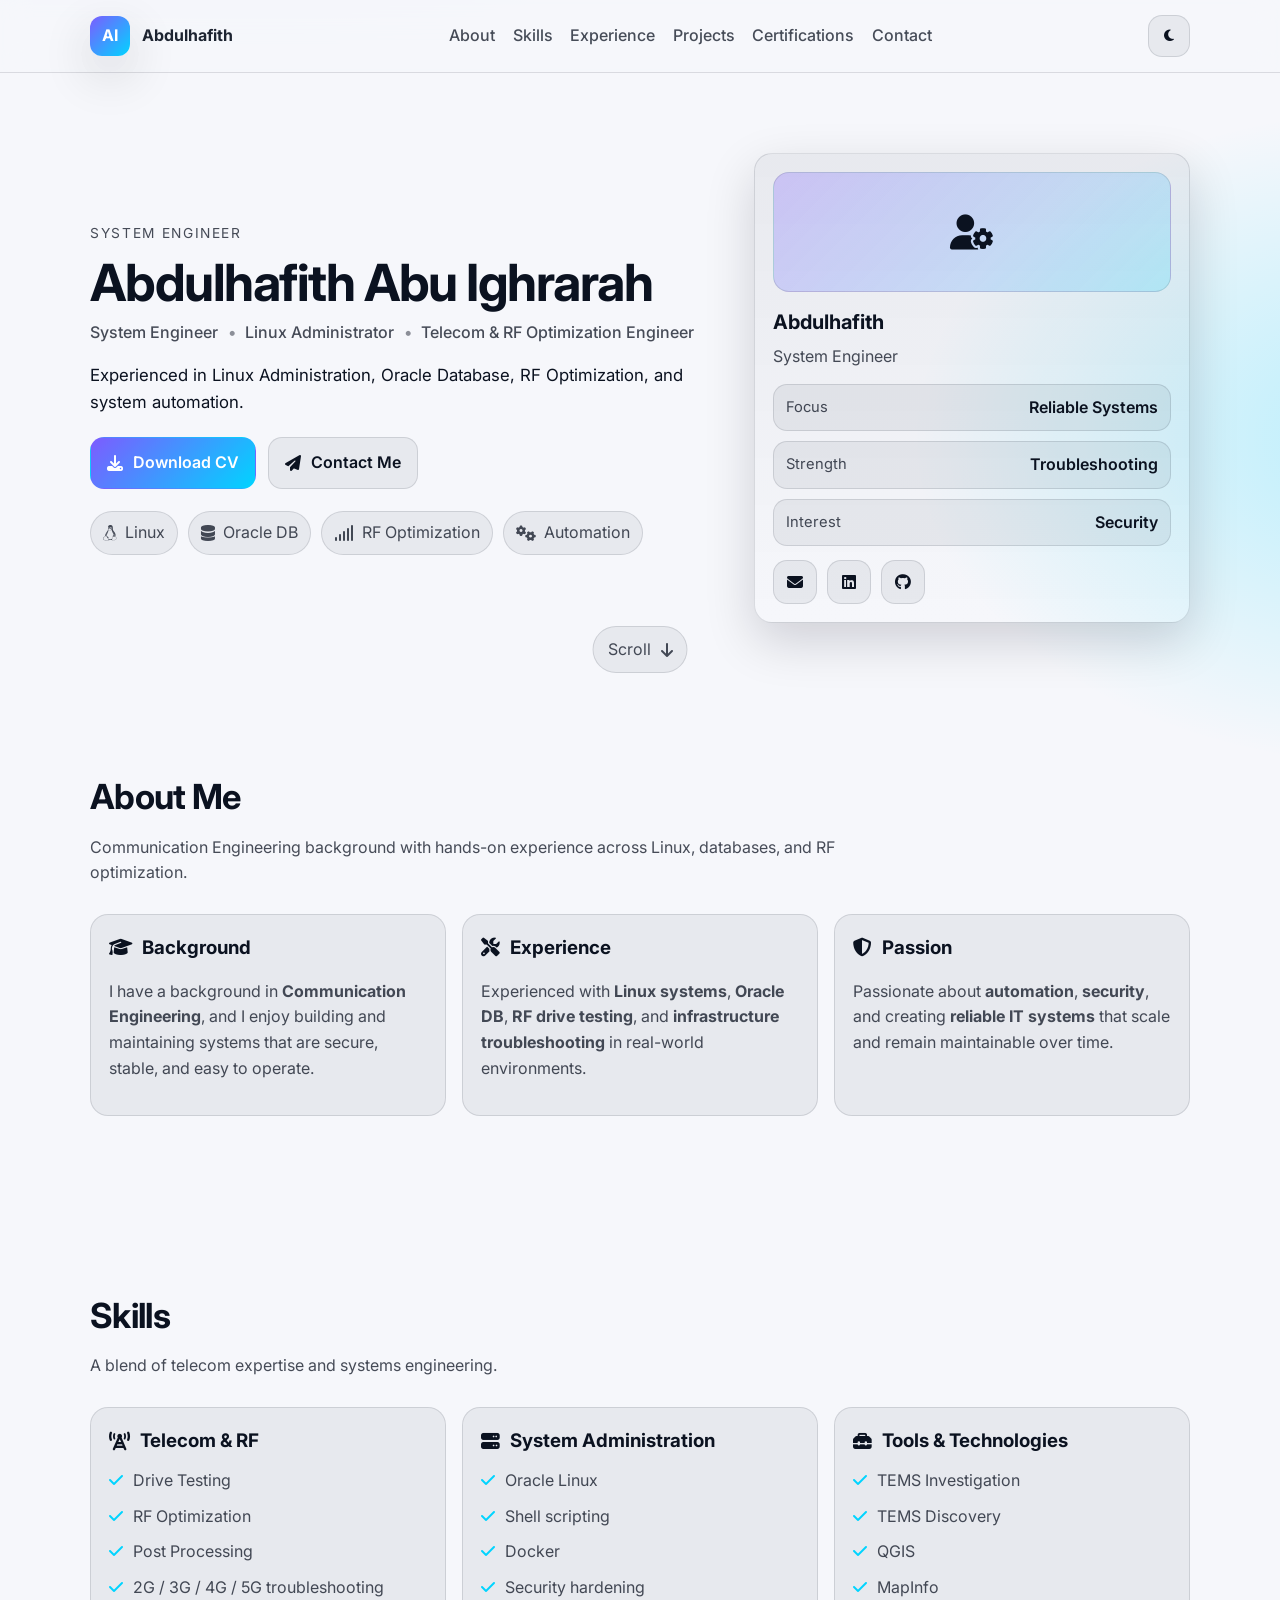
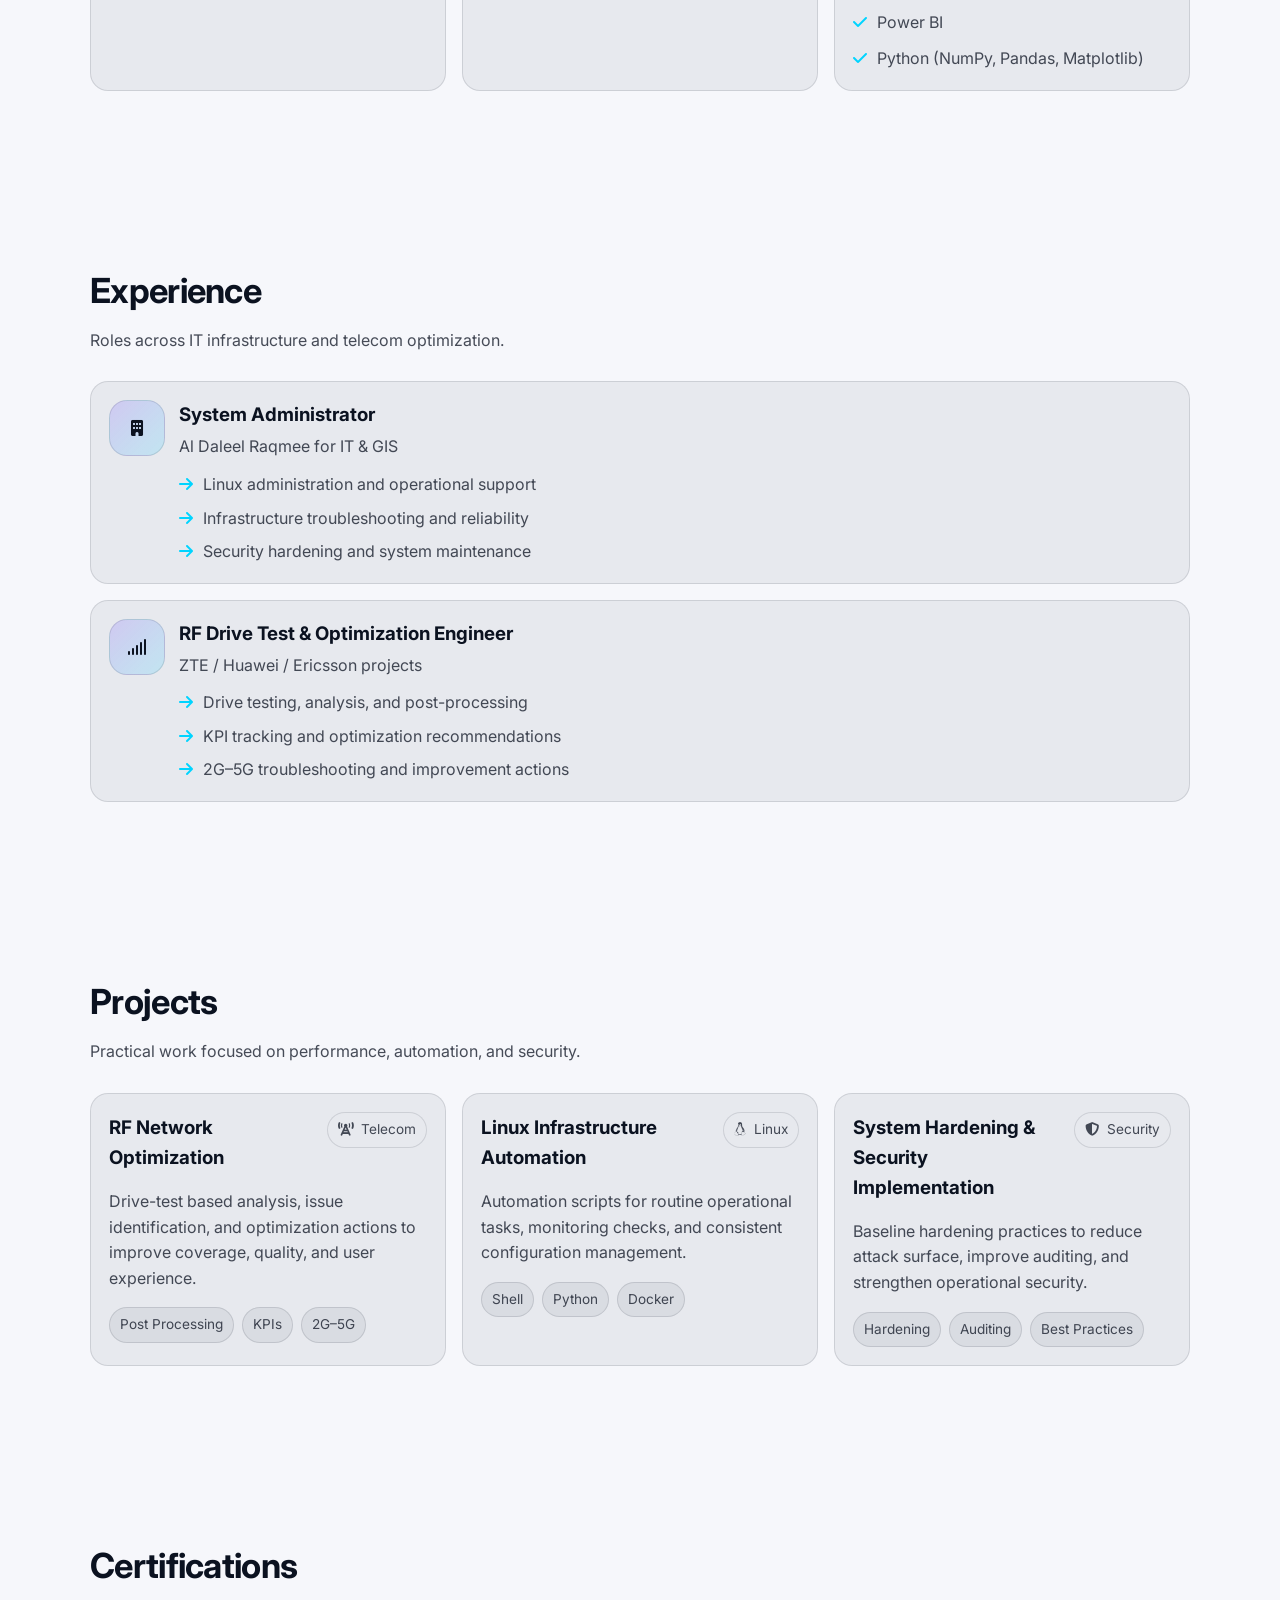
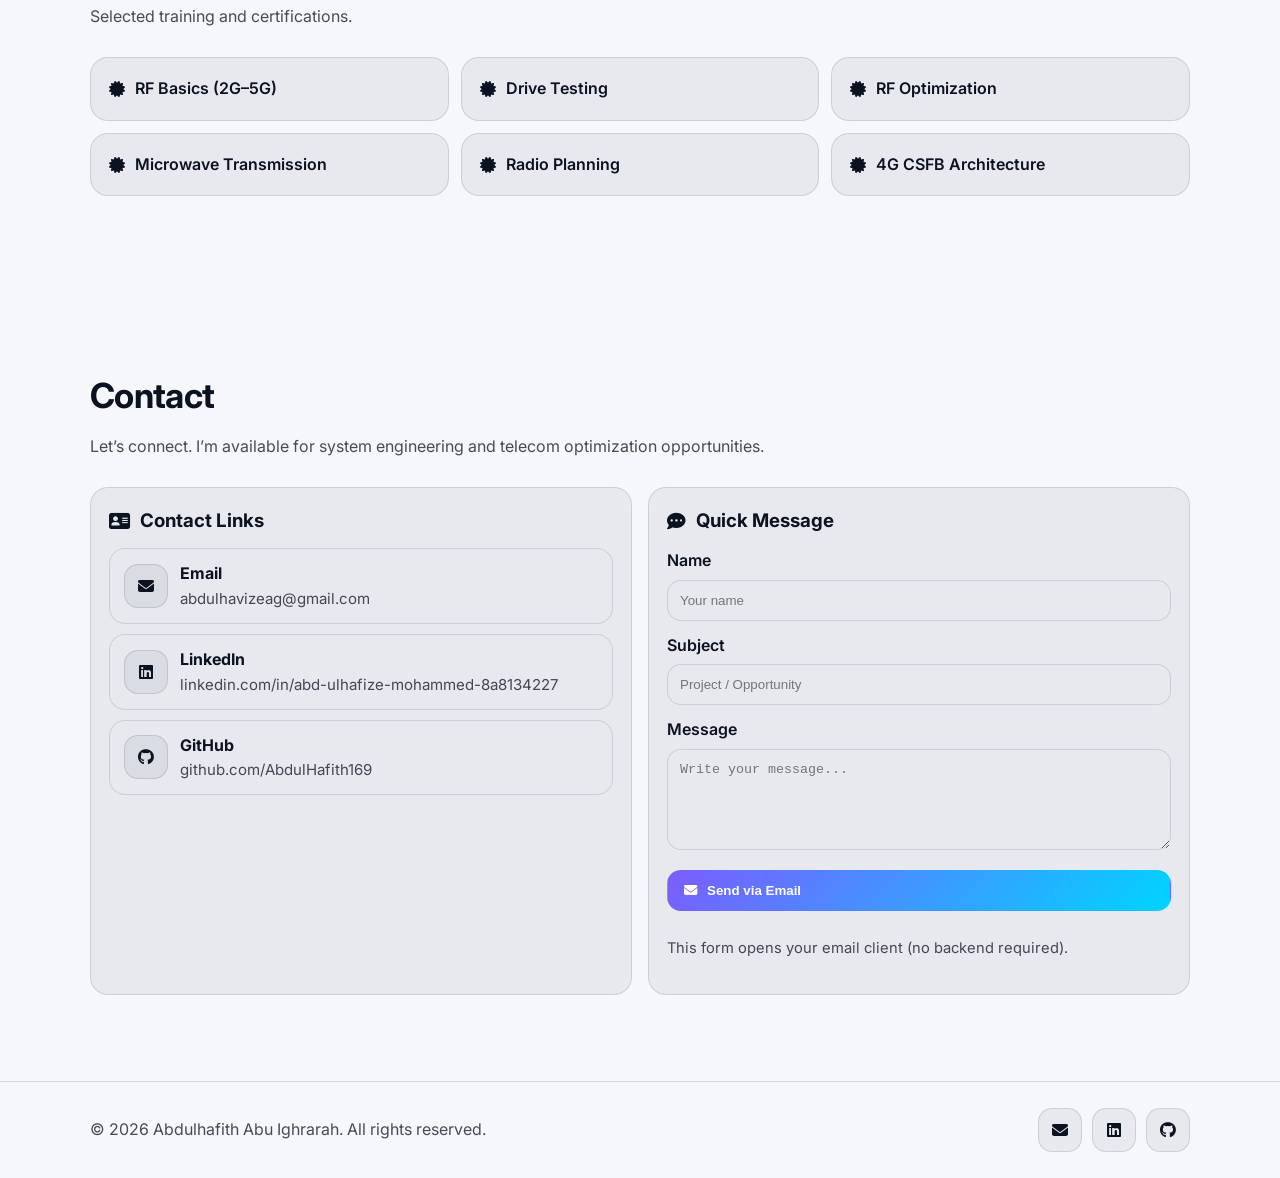
==== index.html @ 20ebc3b8 "Fix duplicate X-UA-Compatible meta tag Removed duplicate X-UA-Compatible meta tag." ====
<!doctype html>
<html lang="en">
  <head>
    <meta charset="UTF-8" />
    <meta http-equiv="X-UA-Compatible" content="IE=edge">
    <meta name="viewport" content="width=device-width, initial-scale=1.0" />
    <meta name="description" content="Abdulhafith Abu Ighrarah — System Engineer | Linux Administrator | Telecom & RF Optimization Engineer" />
    <title>Abdulhafith Abu Ighrarah | Portfolio</title>

    <!-- Google Font -->
    <link rel="preconnect" href="https://fonts.googleapis.com" />
    <link rel="preconnect" href="https://fonts.gstatic.com" crossorigin />
    <link
      href="https://fonts.googleapis.com/css2?family=Inter:wght@300;400;500;600;700&display=swap"
      rel="stylesheet"
    />

    <!-- Icons (Font Awesome) -->
    <link
      rel="stylesheet"
      href="https://cdnjs.cloudflare.com/ajax/libs/font-awesome/6.5.0/css/all.min.css"
      referrerpolicy="no-referrer"
    />

    <link rel="stylesheet" href="style.css" />
  </head>

  <body>
    <!-- Header / Nav -->
    <header class="site-header" id="top">
      <nav class="nav container" aria-label="Primary navigation">
        <a class="brand" href="#top" aria-label="Go to top">
          <span class="brand__mark">AI</span>
          <span class="brand__text">Abdulhafith</span>
        </a>

        <button class="nav__toggle" id="navToggle" aria-label="Open menu" aria-expanded="false">
          <span class="nav__toggle-bar"></span>
          <span class="nav__toggle-bar"></span>
          <span class="nav__toggle-bar"></span>
        </button>

        <div class="nav__links" id="navLinks">
          <a href="#about">About</a>
          <a href="#skills">Skills</a>
          <a href="#experience">Experience</a>
          <a href="#projects">Projects</a>
          <a href="#certifications">Certifications</a>
          <a href="#contact">Contact</a>
        </div>

        <button class="theme-toggle" id="themeToggle" aria-label="Toggle dark/light mode">
          <i class="fa-solid fa-moon" id="themeIcon" aria-hidden="true"></i>
        </button>
      </nav>
    </header>

    <main>
      <!-- Hero -->
      <section class="hero">
        <div class="container hero__grid">
          <div class="hero__content reveal">
            <p class="hero__eyebrow">System Engineer</p>
            <h1 class="hero__title">Abdulhafith Abu Ighrarah</h1>
            <p class="hero__subtitle">
              System Engineer <span class="dot">•</span> Linux Administrator <span class="dot">•</span> Telecom & RF Optimization Engineer
            </p>
            <p class="hero__intro">
              Experienced in Linux Administration, Oracle Database, RF Optimization, and system automation.
            </p>

            <div class="hero__cta">
              <!-- CV Download Enabled -->
              <a class="btn btn--primary" href="./assets/Abdul-Hafid%20Mohamed%20Abu-Grara.pdf" download>
                <i class="fa-solid fa-download" aria-hidden="true"></i>
                Download CV
              </a>

              <a class="btn btn--ghost" href="#contact">
                <i class="fa-solid fa-paper-plane" aria-hidden="true"></i>
                Contact Me
              </a>
            </div>

            <div class="hero__meta">
              <div class="pill">
                <i class="fa-brands fa-linux" aria-hidden="true"></i>
                <span>Linux</span>
              </div>
              <div class="pill">
                <i class="fa-solid fa-database" aria-hidden="true"></i>
                <span>Oracle DB</span>
              </div>
              <div class="pill">
                <i class="fa-solid fa-signal" aria-hidden="true"></i>
                <span>RF Optimization</span>
              </div>
              <div class="pill">
                <i class="fa-solid fa-gears" aria-hidden="true"></i>
                <span>Automation</span>
              </div>
            </div>
          </div>

          <div class="hero__card reveal" aria-hidden="false">
            <div class="profile-card">
              <div class="profile-card__avatar" aria-label="Profile placeholder">
                <i class="fa-solid fa-user-gear" aria-hidden="true"></i>
              </div>
              <div class="profile-card__info">
                <h2 class="profile-card__name">Abdulhafith</h2>
                <p class="profile-card__role">System Engineer</p>

                <div class="profile-card__stats">
                  <div class="stat">
                    <span class="stat__label">Focus</span>
                    <span class="stat__value">Reliable Systems</span>
                  </div>
                  <div class="stat">
                    <span class="stat__label">Strength</span>
                    <span class="stat__value">Troubleshooting</span>
                  </div>
                  <div class="stat">
                    <span class="stat__label">Interest</span>
                    <span class="stat__value">Security</span>
                  </div>
                </div>

                <div class="profile-card__links">
                  <a class="icon-link" href="mailto:abdulhavizeag@gmail.com" aria-label="Email">
                    <i class="fa-solid fa-envelope" aria-hidden="true"></i>
                  </a>
                  <a
                    class="icon-link"
                    href="https://www.linkedin.com/in/abd-ulhafize-mohammed-8a8134227/"
                    target="_blank"
                    rel="noreferrer"
                    aria-label="LinkedIn"
                  >
                    <i class="fa-brands fa-linkedin" aria-hidden="true"></i>
                  </a>
                  <a
                    class="icon-link"
                    href="https://github.com/AbdulHafith169"
                    target="_blank"
                    rel="noreferrer"
                    aria-label="GitHub"
                  >
                    <i class="fa-brands fa-github" aria-hidden="true"></i>
                  </a>
                </div>
              </div>
            </div>

            
          </div>
        </div>

        <a class="scroll-indicator" href="#about" aria-label="Scroll to About section">
          <span>Scroll</span>
          <i class="fa-solid fa-arrow-down" aria-hidden="true"></i>
        </a>
      </section>

      <!-- About -->
      <section class="section" id="about">
        <div class="container">
          <div class="section__header reveal">
            <h2 class="section__title">About Me</h2>
            <p class="section__subtitle">
              Communication Engineering background with hands-on experience across Linux, databases, and RF optimization.
            </p>
          </div>

          <div class="about-grid">
            <div class="card reveal">
              <h3 class="card__title">
                <i class="fa-solid fa-graduation-cap" aria-hidden="true"></i>
                Background
              </h3>
              <p class="muted">
                I have a background in <strong>Communication Engineering</strong>, and I enjoy building and maintaining systems that
                are secure, stable, and easy to operate.
              </p>
            </div>

            <div class="card reveal">
              <h3 class="card__title">
                <i class="fa-solid fa-screwdriver-wrench" aria-hidden="true"></i>
                Experience
              </h3>
              <p class="muted">
                Experienced with <strong>Linux systems</strong>, <strong>Oracle DB</strong>, <strong>RF drive testing</strong>, and
                <strong>infrastructure troubleshooting</strong> in real-world environments.
              </p>
            </div>

            <div class="card reveal">
              <h3 class="card__title">
                <i class="fa-solid fa-shield-halved" aria-hidden="true"></i>
                Passion
              </h3>
              <p class="muted">
                Passionate about <strong>automation</strong>, <strong>security</strong>, and creating <strong>reliable IT systems</strong>
                that scale and remain maintainable over time.
              </p>
            </div>
          </div>
        </div>
      </section>

      <!-- Skills -->
      <section class="section section--alt" id="skills">
        <div class="container">
          <div class="section__header reveal">
            <h2 class="section__title">Skills</h2>
            <p class="section__subtitle">A blend of telecom expertise and systems engineering.</p>
          </div>

          <div class="skills-grid">
            <article class="card reveal">
              <h3 class="card__title">
                <i class="fa-solid fa-tower-cell" aria-hidden="true"></i>
                Telecom & RF
              </h3>
              <ul class="list">
                <li><i class="fa-solid fa-check" aria-hidden="true"></i> Drive Testing</li>
                <li><i class="fa-solid fa-check" aria-hidden="true"></i> RF Optimization</li>
                <li><i class="fa-solid fa-check" aria-hidden="true"></i> Post Processing</li>
                <li><i class="fa-solid fa-check" aria-hidden="true"></i> 2G / 3G / 4G / 5G troubleshooting</li>
              </ul>
            </article>

            <article class="card reveal">
              <h3 class="card__title">
                <i class="fa-solid fa-server" aria-hidden="true"></i>
                System Administration
              </h3>
              <ul class="list">
                <li><i class="fa-solid fa-check" aria-hidden="true"></i> Oracle Linux</li>
                <li><i class="fa-solid fa-check" aria-hidden="true"></i> Shell scripting</li>
                <li><i class="fa-solid fa-check" aria-hidden="true"></i> Docker</li>
                <li><i class="fa-solid fa-check" aria-hidden="true"></i> Security hardening</li>
              </ul>
            </article>

            <article class="card reveal">
              <h3 class="card__title">
                <i class="fa-solid fa-toolbox" aria-hidden="true"></i>
                Tools & Technologies
              </h3>
              <ul class="list">
                <li><i class="fa-solid fa-check" aria-hidden="true"></i> TEMS Investigation</li>
                <li><i class="fa-solid fa-check" aria-hidden="true"></i> TEMS Discovery</li>
                <li><i class="fa-solid fa-check" aria-hidden="true"></i> QGIS</li>
                <li><i class="fa-solid fa-check" aria-hidden="true"></i> MapInfo</li>
                <li><i class="fa-solid fa-check" aria-hidden="true"></i> Power BI</li>
                <li><i class="fa-solid fa-check" aria-hidden="true"></i> Python (NumPy, Pandas, Matplotlib)</li>
              </ul>
            </article>
          </div>
        </div>
      </section>

      <!-- Experience -->
      <section class="section" id="experience">
        <div class="container">
          <div class="section__header reveal">
            <h2 class="section__title">Experience</h2>
            <p class="section__subtitle">Roles across IT infrastructure and telecom optimization.</p>
          </div>

          <div class="timeline">
            <div class="timeline__item card reveal">
              <div class="timeline__icon" aria-hidden="true">
                <i class="fa-solid fa-building" aria-hidden="true"></i>
              </div>
              <div class="timeline__content">
                <h3 class="timeline__title">System Administrator</h3>
                <p class="timeline__org">Al Daleel Raqmee for IT & GIS</p>
                <ul class="list list--compact">
                  <li><i class="fa-solid fa-arrow-right" aria-hidden="true"></i> Linux administration and operational support</li>
                  <li><i class="fa-solid fa-arrow-right" aria-hidden="true"></i> Infrastructure troubleshooting and reliability</li>
                  <li><i class="fa-solid fa-arrow-right" aria-hidden="true"></i> Security hardening and system maintenance</li>
                </ul>
              </div>
            </div>

            <div class="timeline__item card reveal">
              <div class="timeline__icon" aria-hidden="true">
                <i class="fa-solid fa-signal" aria-hidden="true"></i>
              </div>
              <div class="timeline__content">
                <h3 class="timeline__title">RF Drive Test & Optimization Engineer</h3>
                <p class="timeline__org">ZTE / Huawei / Ericsson projects</p>
                <ul class="list list--compact">
                  <li><i class="fa-solid fa-arrow-right" aria-hidden="true"></i> Drive testing, analysis, and post-processing</li>
                  <li><i class="fa-solid fa-arrow-right" aria-hidden="true"></i> KPI tracking and optimization recommendations</li>
                  <li><i class="fa-solid fa-arrow-right" aria-hidden="true"></i> 2G–5G troubleshooting and improvement actions</li>
                </ul>
              </div>
            </div>
          </div>
        </div>
      </section>

      <!-- Projects -->
      <section class="section section--alt" id="projects">
        <div class="container">
          <div class="section__header reveal">
            <h2 class="section__title">Projects</h2>
            <p class="section__subtitle">Practical work focused on performance, automation, and security.</p>
          </div>

          <div class="projects-grid">
            <article class="card project reveal">
              <div class="project__header">
                <h3 class="project__title">RF Network Optimization</h3>
                <span class="badge"><i class="fa-solid fa-tower-cell" aria-hidden="true"></i> Telecom</span>
              </div>
              <p class="muted">
                Drive-test based analysis, issue identification, and optimization actions to improve coverage, quality, and user experience.
              </p>
              <div class="project__footer">
                <span class="tag">Post Processing</span>
                <span class="tag">KPIs</span>
                <span class="tag">2G–5G</span>
              </div>
            </article>

            <article class="card project reveal">
              <div class="project__header">
                <h3 class="project__title">Linux Infrastructure Automation</h3>
                <span class="badge"><i class="fa-brands fa-linux" aria-hidden="true"></i> Linux</span>
              </div>
              <p class="muted">
                Automation scripts for routine operational tasks, monitoring checks, and consistent configuration management.
              </p>
              <div class="project__footer">
                <span class="tag">Shell</span>
                <span class="tag">Python</span>
                <span class="tag">Docker</span>
              </div>
            </article>

            <article class="card project reveal">
              <div class="project__header">
                <h3 class="project__title">System Hardening & Security Implementation</h3>
                <span class="badge"><i class="fa-solid fa-shield-halved" aria-hidden="true"></i> Security</span>
              </div>
              <p class="muted">
                Baseline hardening practices to reduce attack surface, improve auditing, and strengthen operational security.
              </p>
              <div class="project__footer">
                <span class="tag">Hardening</span>
                <span class="tag">Auditing</span>
                <span class="tag">Best Practices</span>
              </div>
            </article>
          </div>
        </div>
      </section>

      <!-- Certifications -->
      <section class="section" id="certifications">
        <div class="container">
          <div class="section__header reveal">
            <h2 class="section__title">Certifications</h2>
            <p class="section__subtitle">Selected training and certifications.</p>
          </div>

          <div class="cert-grid">
            <div class="card reveal"><i class="fa-solid fa-certificate" aria-hidden="true"></i> RF Basics (2G–5G)</div>
            <div class="card reveal"><i class="fa-solid fa-certificate" aria-hidden="true"></i> Drive Testing</div>
            <div class="card reveal"><i class="fa-solid fa-certificate" aria-hidden="true"></i> RF Optimization</div>
            <div class="card reveal"><i class="fa-solid fa-certificate" aria-hidden="true"></i> Microwave Transmission</div>
            <div class="card reveal"><i class="fa-solid fa-certificate" aria-hidden="true"></i> Radio Planning</div>
            <div class="card reveal"><i class="fa-solid fa-certificate" aria-hidden="true"></i> 4G CSFB Architecture</div>
          </div>
        </div>
      </section>

      <!-- Contact -->
      <section class="section section--alt" id="contact">
        <div class="container">
          <div class="section__header reveal">
            <h2 class="section__title">Contact</h2>
            <p class="section__subtitle">Let’s connect. I’m available for system engineering and telecom optimization opportunities.</p>
          </div>

          <div class="contact-grid">
            <div class="card reveal">
              <h3 class="card__title">
                <i class="fa-solid fa-address-card" aria-hidden="true"></i>
                Contact Links
              </h3>

              <div class="contact-links">
                <a class="contact-link" href="mailto:abdulhavizeag@gmail.com">
                  <span class="contact-link__icon"><i class="fa-solid fa-envelope" aria-hidden="true"></i></span>
                  <span class="contact-link__text">
                    <span class="contact-link__label">Email</span>
                    <span class="contact-link__value">abdulhavizeag@gmail.com</span>
                  </span>
                </a>

                <a class="contact-link" href="https://www.linkedin.com/in/abd-ulhafize-mohammed-8a8134227/" target="_blank" rel="noreferrer">
                  <span class="contact-link__icon"><i class="fa-brands fa-linkedin" aria-hidden="true"></i></span>
                  <span class="contact-link__text">
                    <span class="contact-link__label">LinkedIn</span>
                    <span class="contact-link__value">linkedin.com/in/abd-ulhafize-mohammed-8a8134227</span>
                  </span>
                </a>

                <a class="contact-link" href="https://github.com/AbdulHafith169" target="_blank" rel="noreferrer">
                  <span class="contact-link__icon"><i class="fa-brands fa-github" aria-hidden="true"></i></span>
                  <span class="contact-link__text">
                    <span class="contact-link__label">GitHub</span>
                    <span class="contact-link__value">github.com/AbdulHafith169</span>
                  </span>
                </a>
              </div>
            </div>

            <div class="card reveal">
              <h3 class="card__title">
                <i class="fa-solid fa-comment-dots" aria-hidden="true"></i>
                Quick Message
              </h3>

              <form class="contact-form" id="contactForm">
                <label>
                  <span>Name</span>
                  <input type="text" id="name" name="name" placeholder="Your name" required />
                </label>

                <label>
                  <span>Subject</span>
                  <input type="text" id="subject" name="subject" placeholder="Project / Opportunity" required />
                </label>

                <label>
                  <span>Message</span>
                  <textarea id="message" name="message" placeholder="Write your message..." rows="5" required></textarea>
                </label>

                <button class="btn btn--primary" type="submit">
                  <i class="fa-solid fa-envelope" aria-hidden="true"></i>
                  Send via Email
                </button>

                <p class="muted small">This form opens your email client (no backend required).</p>
              </form>
            </div>
          </div>
        </div>
      </section>
    </main>

    <!-- Footer -->
    <footer class="footer">
      <div class="container footer__grid">
        <p class="footer__copy">© <span id="year"></span> Abdulhafith Abu Ighrarah. All rights reserved.</p>

        <div class="footer__links">
          <a class="icon-link" href="mailto:abdulhavizeag@gmail.com" aria-label="Email">
            <i class="fa-solid fa-envelope" aria-hidden="true"></i>
          </a>
          <a class="icon-link" href="https://www.linkedin.com/in/abd-ulhafize-mohammed-8a8134227/" target="_blank" rel="noreferrer" aria-label="LinkedIn">
            <i class="fa-brands fa-linkedin" aria-hidden="true"></i>
          </a>
          <a class="icon-link" href="https://github.com/AbdulHafith169" target="_blank" rel="noreferrer" aria-label="GitHub">
            <i class="fa-brands fa-github" aria-hidden="true"></i>
          </a>
        </div>
      </div>
    </footer>

    <script src="script.js"></script>
  </body>
</html>
---- style.css ----
/* =========================
   Abdul Hafeez Portfolio
   GitHub Pages friendly
   ========================= */

:root {
  --bg: #0b1220;
  --surface: rgba(255, 255, 255, 0.06);
  --surface-2: rgba(255, 255, 255, 0.09);
  --text: #e8eefc;
  --muted: rgba(232, 238, 252, 0.75);
  --border: rgba(232, 238, 252, 0.14);
  --primary: #7c5cff; /* modern purple */
  --primary-2: #00d4ff; /* accent */
  --shadow: 0 18px 50px rgba(0, 0, 0, 0.35);
  --radius: 18px;

  --container: 1100px;
  --header-h: 72px;

  --focus: rgba(124, 92, 255, 0.45);
}

/* Light theme overrides */
html[data-theme="light"] {
  --bg: #f6f7fb;
  --surface: rgba(15, 23, 42, 0.06);
  --surface-2: rgba(15, 23, 42, 0.09);
  --text: #0b1220;
  --muted: rgba(11, 18, 32, 0.75);
  --border: rgba(11, 18, 32, 0.12);
  --shadow: 0 18px 50px rgba(2, 6, 23, 0.16);
  --focus: rgba(124, 92, 255, 0.25);
}

* {
  box-sizing: border-box;
}

html {
  scroll-behavior: smooth;
}

body {
  margin: 0;
  font-family: "Inter", system-ui, -apple-system, Segoe UI, Roboto, Arial, sans-serif;
  color: var(--text);
  background: radial-gradient(1200px 800px at 20% -10%, rgba(124, 92, 255, 0.35), transparent 60%),
    radial-gradient(900px 600px at 110% 10%, rgba(0, 212, 255, 0.25), transparent 55%),
    var(--bg);
  min-height: 100dvh;
  line-height: 1.6;
}

a {
  color: inherit;
  text-decoration: none;
}

.container {
  width: min(var(--container), calc(100% - 2rem));
  margin: 0 auto;
}

.muted {
  color: var(--muted);
}

.small {
  font-size: 0.92rem;
}

.dot {
  opacity: 0.6;
  padding: 0 0.35rem;
}

code {
  font-family: ui-monospace, SFMono-Regular, Menlo, Monaco, Consolas, "Liberation Mono", "Courier New", monospace;
  font-size: 0.95em;
  background: var(--surface);
  border: 1px solid var(--border);
  padding: 0.12em 0.35em;
  border-radius: 8px;
}

/* =========================
   Header / Nav
   ========================= */
.site-header {
  position: sticky;
  top: 0;
  z-index: 50;
  backdrop-filter: blur(14px);
  background: rgba(10, 15, 28, 0.55);
  border-bottom: 1px solid var(--border);
}

html[data-theme="light"] .site-header {
  background: rgba(246, 247, 251, 0.72);
}

.nav {
  height: var(--header-h);
  display: flex;
  align-items: center;
  justify-content: space-between;
  gap: 1rem;
}

.brand {
  display: flex;
  align-items: center;
  gap: 0.75rem;
  font-weight: 700;
}

.brand__mark {
  width: 40px;
  height: 40px;
  display: grid;
  place-items: center;
  border-radius: 12px;
  background: linear-gradient(135deg, var(--primary), var(--primary-2));
  color: #fff;
  box-shadow: var(--shadow);
  letter-spacing: 0.5px;
}

.brand__text {
  opacity: 0.92;
}

.nav__links {
  display: flex;
  align-items: center;
  gap: 1.1rem;
}

.nav__links a {
  font-weight: 500;
  color: var(--muted);
  position: relative;
  padding: 0.25rem 0;
}

.nav__links a:hover {
  color: var(--text);
}

.nav__links a::after {
  content: "";
  position: absolute;
  left: 0;
  bottom: -6px;
  height: 2px;
  width: 0%;
  background: linear-gradient(90deg, var(--primary), var(--primary-2));
  transition: width 220ms ease;
  border-radius: 999px;
}

.nav__links a:hover::after {
  width: 100%;
}

.theme-toggle {
  border: 1px solid var(--border);
  background: var(--surface);
  color: var(--text);
  width: 42px;
  height: 42px;
  border-radius: 14px;
  cursor: pointer;
  display: grid;
  place-items: center;
  box-shadow: none;
  transition: transform 160ms ease, background 160ms ease;
}

.theme-toggle:hover {
  transform: translateY(-1px);
  background: var(--surface-2);
}

.nav__toggle {
  display: none;
  width: 44px;
  height: 44px;
  background: var(--surface);
  border: 1px solid var(--border);
  border-radius: 14px;
  cursor: pointer;
  padding: 10px;
}

.nav__toggle-bar {
  display: block;
  height: 2px;
  background: var(--text);
  margin: 6px 0;
  border-radius: 999px;
}

/* =========================
   Sections
   ========================= */
.section {
  padding: 86px 0;
  scroll-margin-top: calc(var(--header-h) + 18px);
}

.section--alt {
  background: linear-gradient(
    180deg,
    transparent,
    rgba(255, 255, 255, 0.03),
    transparent
  );
}

.section__header {
  max-width: 820px;
  margin-bottom: 28px;
}

.section__title {
  margin: 0 0 10px;
  font-size: clamp(1.6rem, 1.2rem + 1.2vw, 2.2rem);
  letter-spacing: -0.02em;
}

.section__subtitle {
  margin: 0;
  color: var(--muted);
}

/* =========================
   Hero
   ========================= */
.hero {
  padding: 80px 0 60px;
  position: relative;
}

.hero__grid {
  display: grid;
  grid-template-columns: 1.3fr 0.9fr;
  gap: 2.2rem;
  align-items: center;
}

.hero__eyebrow {
  margin: 0 0 10px;
  color: var(--muted);
  letter-spacing: 0.12em;
  text-transform: uppercase;
  font-size: 0.86rem;
}

.hero__title {
  margin: 0 0 10px;
  font-size: clamp(2.1rem, 1.6rem + 2.4vw, 3.2rem);
  line-height: 1.1;
  letter-spacing: -0.03em;
}

.hero__subtitle {
  margin: 0 0 16px;
  color: var(--muted);
  font-weight: 500;
}

.hero__intro {
  margin: 0 0 22px;
  font-size: 1.05rem;
  max-width: 60ch;
}

.hero__cta {
  display: flex;
  gap: 12px;
  flex-wrap: wrap;
  margin-bottom: 22px;
}

.hero__meta {
  display: flex;
  gap: 10px;
  flex-wrap: wrap;
}

.pill {
  display: inline-flex;
  align-items: center;
  gap: 8px;
  padding: 8px 12px;
  background: var(--surface);
  border: 1px solid var(--border);
  border-radius: 999px;
  color: var(--muted);
}

.profile-card {
  border-radius: var(--radius);
  border: 1px solid var(--border);
  background: linear-gradient(180deg, var(--surface), rgba(255, 255, 255, 0.02));
  box-shadow: var(--shadow);
  padding: 18px;
}

.profile-card__avatar {
  height: 120px;
  border-radius: 16px;
  background: linear-gradient(135deg, rgba(124, 92, 255, 0.28), rgba(0, 212, 255, 0.18));
  border: 1px solid var(--border);
  display: grid;
  place-items: center;
  font-size: 2.2rem;
  color: var(--text);
  margin-bottom: 14px;
}

.profile-card__name {
  margin: 0 0 6px;
  font-size: 1.25rem;
}

.profile-card__role {
  margin: 0 0 14px;
  color: var(--muted);
}

.profile-card__stats {
  display: grid;
  grid-template-columns: 1fr;
  gap: 10px;
  margin-bottom: 14px;
}

.stat {
  display: flex;
  align-items: center;
  justify-content: space-between;
  background: var(--surface);
  border: 1px solid var(--border);
  padding: 10px 12px;
  border-radius: 14px;
}

.stat__label {
  color: var(--muted);
  font-size: 0.92rem;
}

.stat__value {
  font-weight: 600;
}

.profile-card__links {
  display: flex;
  gap: 10px;
}

.icon-link {
  width: 44px;
  height: 44px;
  border-radius: 14px;
  border: 1px solid var(--border);
  background: var(--surface);
  display: grid;
  place-items: center;
  transition: transform 180ms ease, background 180ms ease;
}

.icon-link:hover {
  transform: translateY(-1px);
  background: var(--surface-2);
}

.hero__note {
  margin: 12px 0 0;
  color: var(--muted);
  font-size: 0.92rem;
}

.scroll-indicator {
  display: inline-flex;
  align-items: center;
  gap: 10px;
  color: var(--muted);
  position: absolute;
  left: 50%;
  bottom: 10px;
  transform: translateX(-50%);
  padding: 10px 14px;
  border-radius: 999px;
  border: 1px solid var(--border);
  background: var(--surface);
}

/* =========================
   Cards / Lists / Buttons
   ========================= */
.card {
  background: var(--surface);
  border: 1px solid var(--border);
  border-radius: var(--radius);
  padding: 18px 18px;
  box-shadow: none;
}

.card__title {
  margin: 0 0 8px;
  display: flex;
  align-items: center;
  gap: 10px;
}

.list {
  list-style: none;
  padding: 0;
  margin: 12px 0 0;
  display: grid;
  gap: 10px;
}

.list li {
  display: flex;
  gap: 10px;
  align-items: flex-start;
  color: var(--muted);
}

.list li i {
  color: var(--primary-2);
  margin-top: 4px;
}

.list--compact {
  gap: 8px;
}

.btn {
  display: inline-flex;
  align-items: center;
  gap: 10px;
  padding: 12px 16px;
  border-radius: 14px;
  border: 1px solid var(--border);
  font-weight: 600;
  cursor: pointer;
  transition: transform 160ms ease, background 160ms ease, border 160ms ease;
}

.btn--primary {
  background: linear-gradient(135deg, var(--primary), var(--primary-2));
  color: #fff;
  border-color: transparent;
}

.btn--primary:hover {
  transform: translateY(-1px);
}

.btn--ghost {
  background: var(--surface);
  color: var(--text);
}

.btn--ghost:hover {
  transform: translateY(-1px);
  background: var(--surface-2);
}

/* =========================
   About / Skills grids
   ========================= */
.about-grid {
  display: grid;
  grid-template-columns: repeat(3, 1fr);
  gap: 16px;
}

.skills-grid {
  display: grid;
  grid-template-columns: repeat(3, 1fr);
  gap: 16px;
}

/* =========================
   Timeline (Experience)
   ========================= */
.timeline {
  display: grid;
  gap: 16px;
}

.timeline__item {
  display: grid;
  grid-template-columns: 56px 1fr;
  gap: 14px;
  align-items: start;
}

.timeline__icon {
  width: 56px;
  height: 56px;
  border-radius: 18px;
  display: grid;
  place-items: center;
  background: linear-gradient(135deg, rgba(124, 92, 255, 0.22), rgba(0, 212, 255, 0.16));
  border: 1px solid var(--border);
}

.timeline__title {
  margin: 0 0 4px;
}

.timeline__org {
  margin: 0;
  color: var(--muted);
}

/* =========================
   Projects
   ========================= */
.projects-grid {
  display: grid;
  grid-template-columns: repeat(3, 1fr);
  gap: 16px;
}

.project__header {
  display: flex;
  align-items: baseline;
  justify-content: space-between;
  gap: 10px;
  margin-bottom: 8px;
}

.project__title {
  margin: 0;
}

.badge {
  display: inline-flex;
  align-items: center;
  gap: 8px;
  padding: 6px 10px;
  font-size: 0.85rem;
  border-radius: 999px;
  border: 1px solid var(--border);
  background: rgba(255, 255, 255, 0.03);
  color: var(--muted);
  white-space: nowrap;
}

.project__footer {
  margin-top: 14px;
  display: flex;
  flex-wrap: wrap;
  gap: 8px;
}

.tag {
  padding: 6px 10px;
  border-radius: 999px;
  border: 1px solid var(--border);
  background: var(--surface);
  color: var(--muted);
  font-size: 0.85rem;
}

/* =========================
   Certifications
   ========================= */
.cert-grid {
  display: grid;
  grid-template-columns: repeat(3, 1fr);
  gap: 12px;
}

.cert-grid .card {
  display: flex;
  align-items: center;
  gap: 10px;
  font-weight: 600;
}

/* =========================
   Contact
   ========================= */
.contact-grid {
  display: grid;
  grid-template-columns: 1fr 1fr;
  gap: 16px;
}

.contact-links {
  display: grid;
  gap: 10px;
  margin-top: 12px;
}

.contact-link {
  display: flex;
  gap: 12px;
  align-items: center;
  border: 1px solid var(--border);
  border-radius: 16px;
  background: rgba(255, 255, 255, 0.03);
  padding: 12px 14px;
  transition: transform 160ms ease, background 160ms ease;
}

.contact-link:hover {
  transform: translateY(-1px);
  background: rgba(255, 255, 255, 0.06);
}

.contact-link__icon {
  width: 44px;
  height: 44px;
  border-radius: 14px;
  display: grid;
  place-items: center;
  background: var(--surface);
  border: 1px solid var(--border);
}

.contact-link__label {
  display: block;
  font-weight: 700;
}

.contact-link__value {
  display: block;
  color: var(--muted);
  font-size: 0.94rem;
}

.contact-form {
  display: grid;
  gap: 12px;
  margin-top: 12px;
}

.contact-form label span {
  display: block;
  font-weight: 600;
  margin-bottom: 6px;
}

.contact-form input,
.contact-form textarea {
  width: 100%;
  padding: 12px 12px;
  border-radius: 14px;
  border: 1px solid var(--border);
  background: rgba(255, 255, 255, 0.03);
  color: var(--text);
  outline: none;
}

.contact-form input:focus,
.contact-form textarea:focus {
  border-color: var(--primary);
  box-shadow: 0 0 0 4px var(--focus);
}

/* =========================
   Footer
   ========================= */
.footer {
  border-top: 1px solid var(--border);
  padding: 26px 0;
  background: rgba(255, 255, 255, 0.02);
}

.footer__grid {
  display: flex;
  align-items: center;
  justify-content: space-between;
  gap: 14px;
  flex-wrap: wrap;
}

.footer__copy {
  margin: 0;
  color: var(--muted);
}

.footer__links {
  display: flex;
  gap: 10px;
}

/* =========================
   Reveal Animations (scroll)
   ========================= */
.reveal {
  opacity: 0;
  transform: translateY(14px);
  transition: opacity 700ms ease, transform 700ms ease;
}

.reveal.is-visible {
  opacity: 1;
  transform: translateY(0);
}

/* =========================
   Responsive
   ========================= */
@media (max-width: 920px) {
  .hero__grid {
    grid-template-columns: 1fr;
  }
  .scroll-indicator {
    display: none;
  }
  .about-grid,
  .skills-grid,
  .projects-grid,
  .cert-grid {
    grid-template-columns: 1fr 1fr;
  }
  .contact-grid {
    grid-template-columns: 1fr;
  }
}

@media (max-width: 720px) {
  .nav__toggle {
    display: inline-block;
  }

  .nav__links {
    position: absolute;
    top: var(--header-h);
    right: 1rem;
    left: 1rem;
    display: grid;
    gap: 10px;
    padding: 14px;
    border-radius: 18px;
    background: rgba(10, 15, 28, 0.78);
    border: 1px solid var(--border);
    transform: translateY(-8px);
    opacity: 0;
    pointer-events: none;
    transition: opacity 160ms ease, transform 160ms ease;
  }

  html[data-theme="light"] .nav__links {
    background: rgba(246, 247, 251, 0.9);
  }

  .nav__links.is-open {
    opacity: 1;
    transform: translateY(0);
    pointer-events: auto;
  }

  .nav__links a {
    padding: 10px 8px;
    border-radius: 12px;
    background: rgba(255, 255, 255, 0.03);
  }

  .about-grid,
  .skills-grid,
  .projects-grid,
  .cert-grid {
    grid-template-columns: 1fr;
  }
}style.css
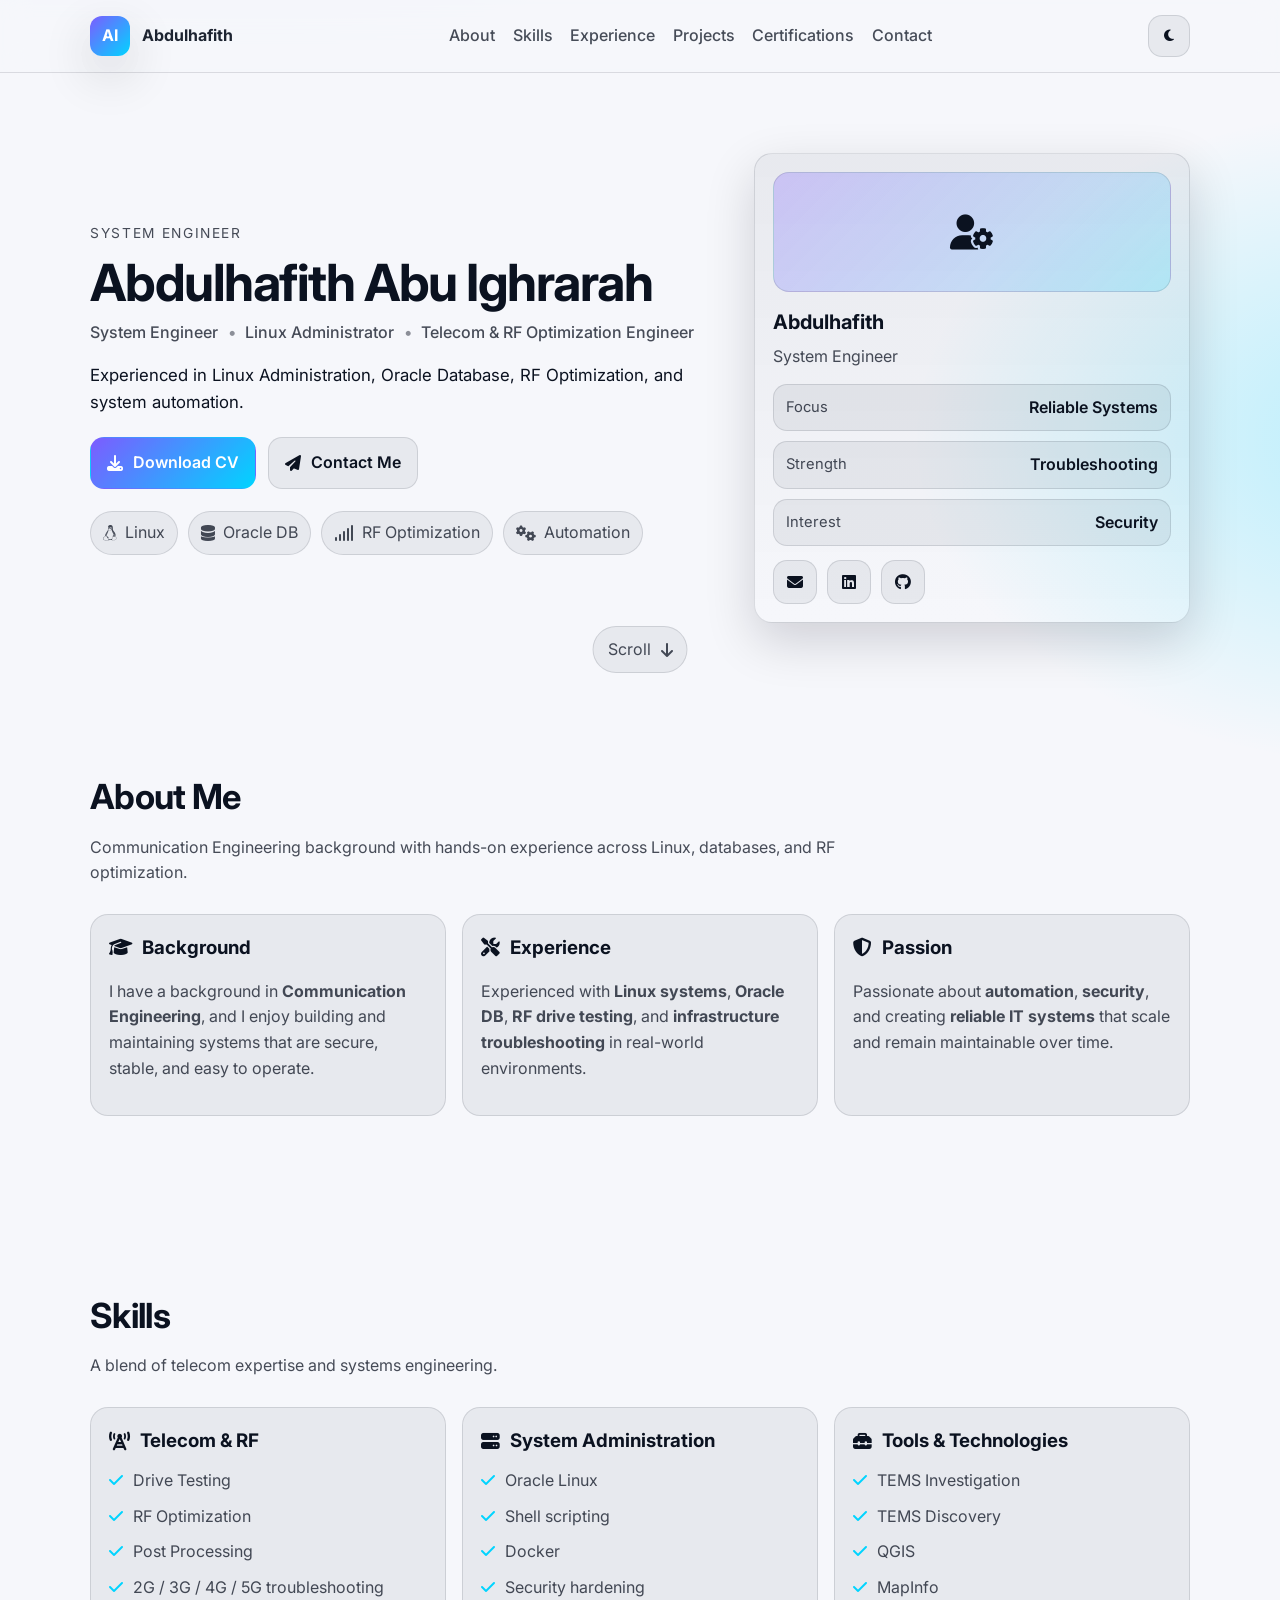
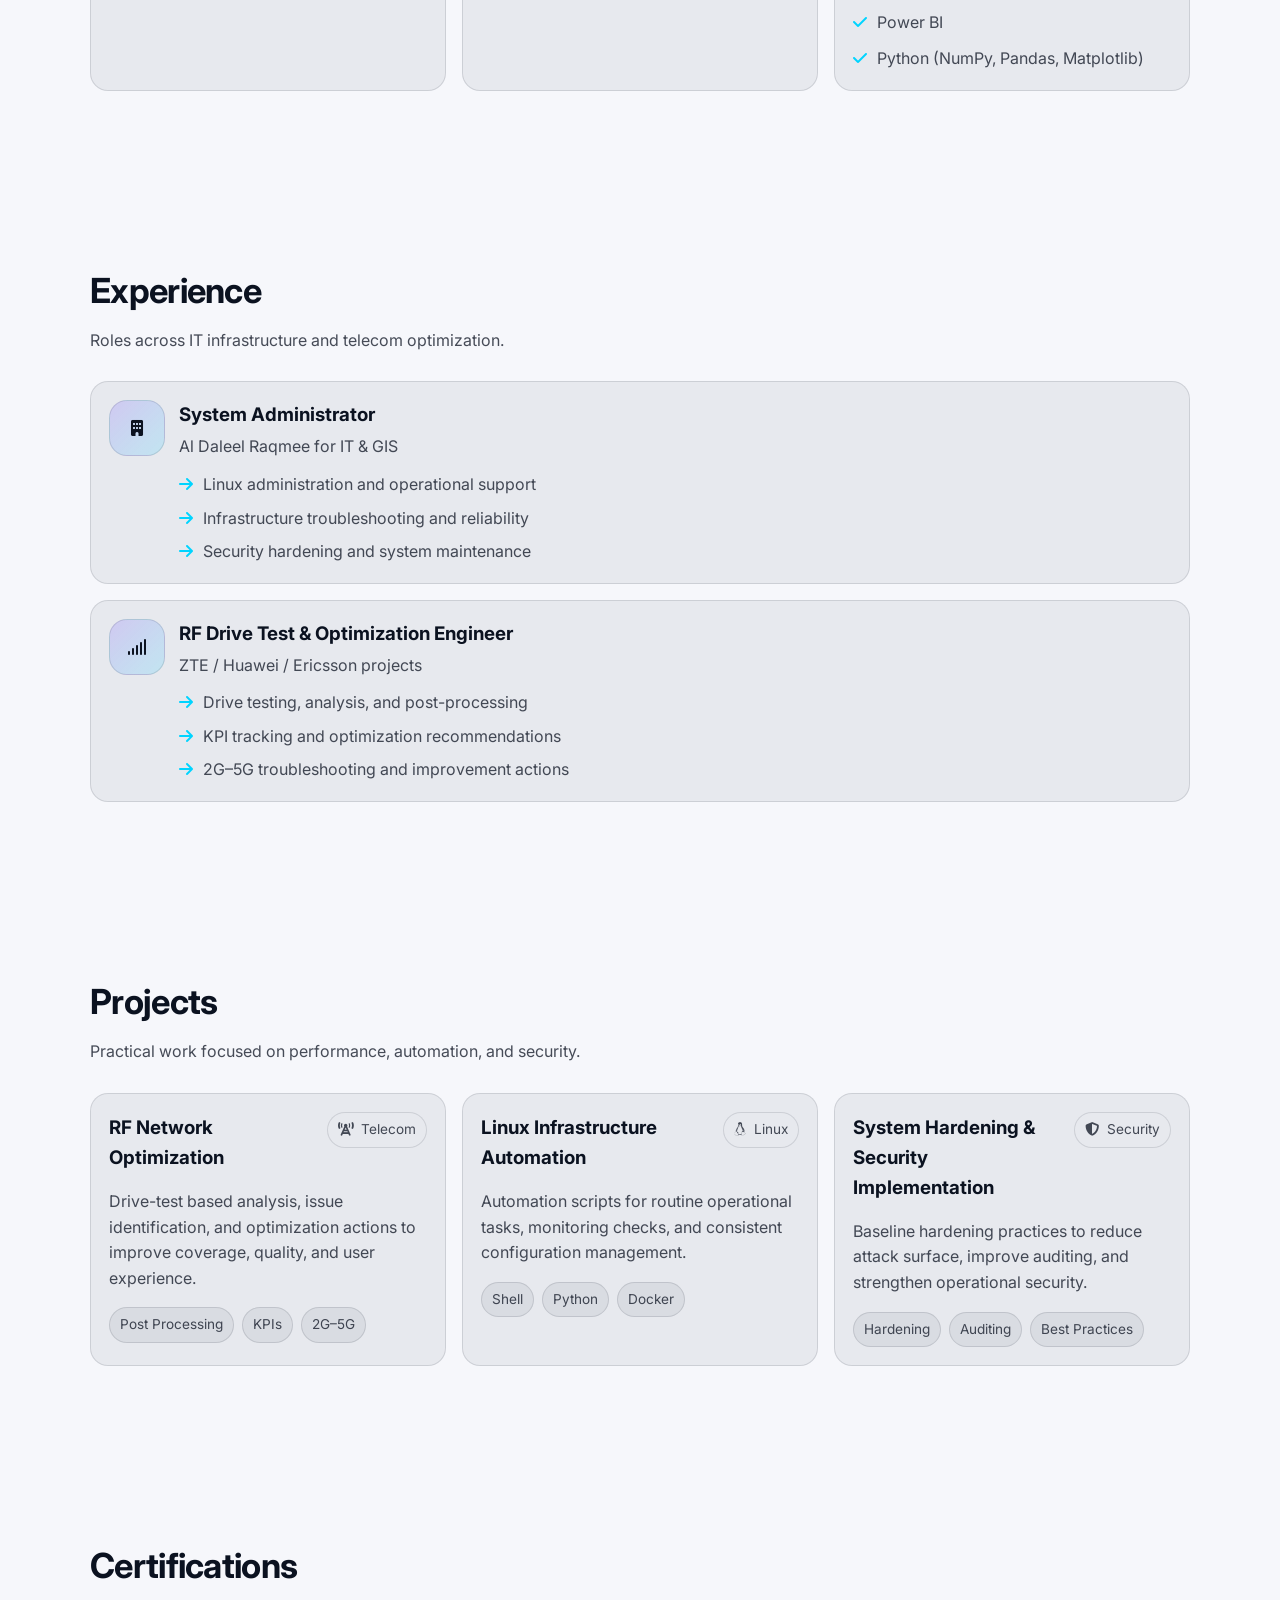
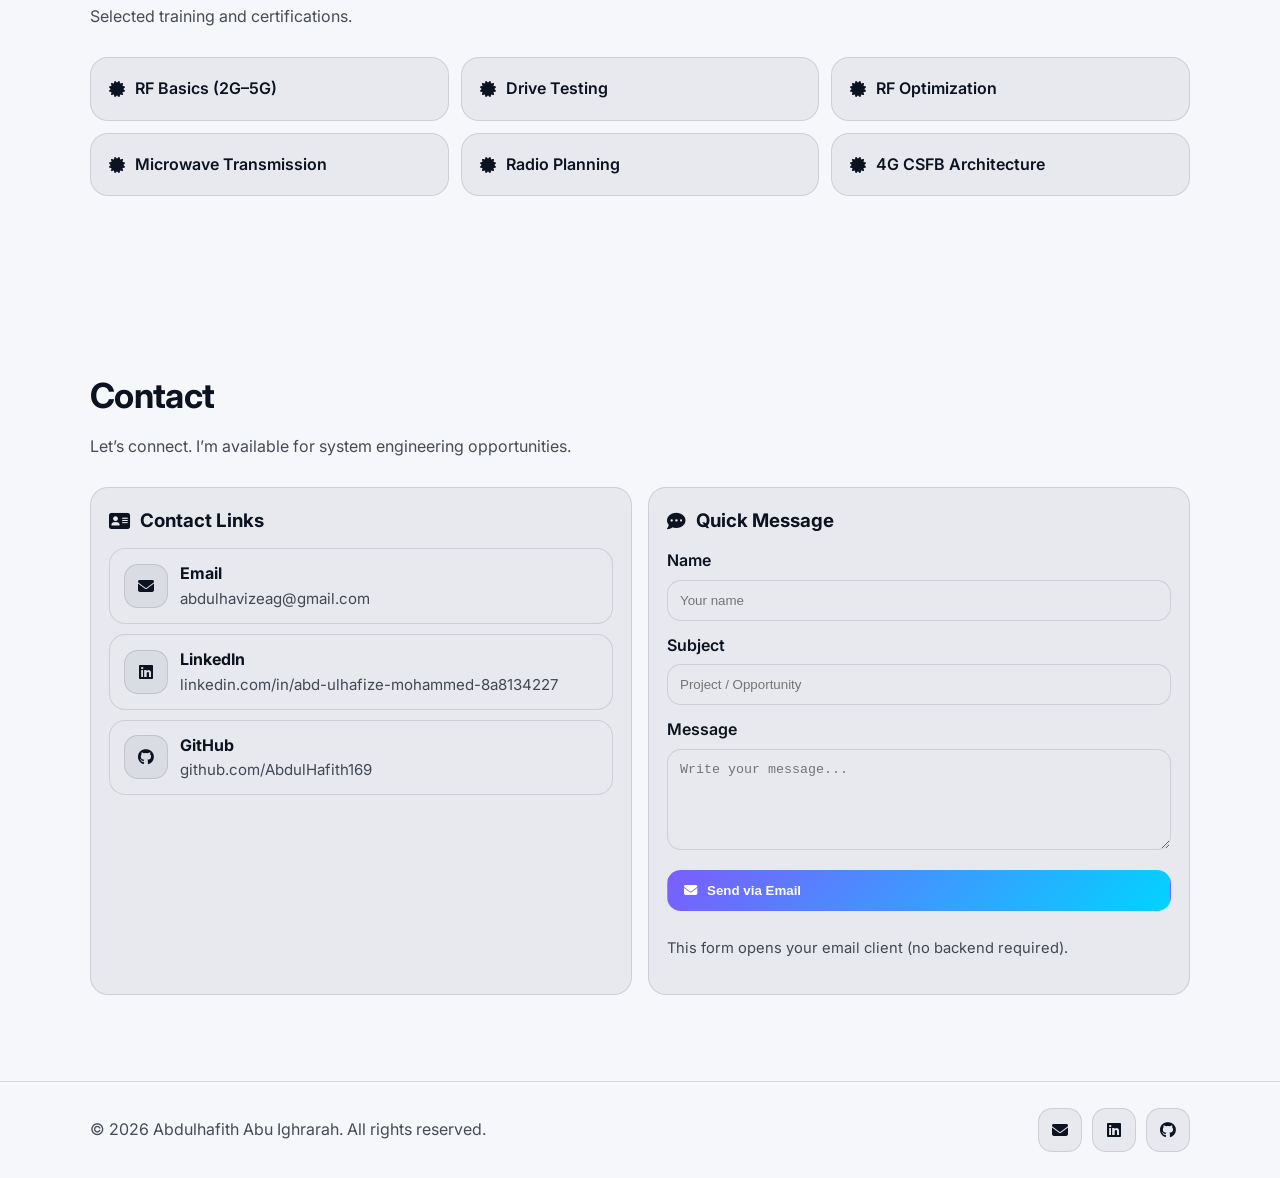
==== commit 1a620f74: "Update contact section subtitle Removed telecom optimization from contact subtitle." ====
--- a/index.html
+++ b/index.html
@@ -1,481 +1,486 @@
 <!doctype html>
 <html lang="en">
-  <head>
-    <meta charset="UTF-8" />
-    <meta http-equiv="X-UA-Compatible" content="IE=edge">
-    <meta name="viewport" content="width=device-width, initial-scale=1.0" />
-    <meta name="description" content="Abdulhafith Abu Ighrarah — System Engineer | Linux Administrator | Telecom & RF Optimization Engineer" />
-    <title>Abdulhafith Abu Ighrarah | Portfolio</title>
-
-    <!-- Google Font -->
-    <link rel="preconnect" href="https://fonts.googleapis.com" />
-    <link rel="preconnect" href="https://fonts.gstatic.com" crossorigin />
-    <link
-      href="https://fonts.googleapis.com/css2?family=Inter:wght@300;400;500;600;700&display=swap"
-      rel="stylesheet"
-    />
-
-    <!-- Icons (Font Awesome) -->
-    <link
-      rel="stylesheet"
-      href="https://cdnjs.cloudflare.com/ajax/libs/font-awesome/6.5.0/css/all.min.css"
-      referrerpolicy="no-referrer"
-    />
-
-    <link rel="stylesheet" href="style.css" />
-  </head>
-
-  <body>
-    <!-- Header / Nav -->
-    <header class="site-header" id="top">
-      <nav class="nav container" aria-label="Primary navigation">
-        <a class="brand" href="#top" aria-label="Go to top">
-          <span class="brand__mark">AI</span>
-          <span class="brand__text">Abdulhafith</span>
-        </a>
-
-        <button class="nav__toggle" id="navToggle" aria-label="Open menu" aria-expanded="false">
-          <span class="nav__toggle-bar"></span>
-          <span class="nav__toggle-bar"></span>
-          <span class="nav__toggle-bar"></span>
-        </button>
-
-        <div class="nav__links" id="navLinks">
-          <a href="#about">About</a>
-          <a href="#skills">Skills</a>
-          <a href="#experience">Experience</a>
-          <a href="#projects">Projects</a>
-          <a href="#certifications">Certifications</a>
-          <a href="#contact">Contact</a>
-        </div>
-
-        <button class="theme-toggle" id="themeToggle" aria-label="Toggle dark/light mode">
-          <i class="fa-solid fa-moon" id="themeIcon" aria-hidden="true"></i>
-        </button>
-      </nav>
-    </header>
-
-    <main>
-      <!-- Hero -->
-      <section class="hero">
-        <div class="container hero__grid">
-          <div class="hero__content reveal">
-            <p class="hero__eyebrow">System Engineer</p>
-            <h1 class="hero__title">Abdulhafith Abu Ighrarah</h1>
-            <p class="hero__subtitle">
-              System Engineer <span class="dot">•</span> Linux Administrator <span class="dot">•</span> Telecom & RF Optimization Engineer
-            </p>
-            <p class="hero__intro">
-              Experienced in Linux Administration, Oracle Database, RF Optimization, and system automation.
-            </p>
-
-            <div class="hero__cta">
-              <!-- CV Download Enabled -->
-              <a class="btn btn--primary" href="./assets/Abdul-Hafid%20Mohamed%20Abu-Grara.pdf" download>
-                <i class="fa-solid fa-download" aria-hidden="true"></i>
-                Download CV
-              </a>
-
-              <a class="btn btn--ghost" href="#contact">
-                <i class="fa-solid fa-paper-plane" aria-hidden="true"></i>
-                Contact Me
-              </a>
-            </div>
-
-            <div class="hero__meta">
-              <div class="pill">
-                <i class="fa-brands fa-linux" aria-hidden="true"></i>
-                <span>Linux</span>
-              </div>
-              <div class="pill">
-                <i class="fa-solid fa-database" aria-hidden="true"></i>
-                <span>Oracle DB</span>
-              </div>
-              <div class="pill">
-                <i class="fa-solid fa-signal" aria-hidden="true"></i>
-                <span>RF Optimization</span>
-              </div>
-              <div class="pill">
-                <i class="fa-solid fa-gears" aria-hidden="true"></i>
-                <span>Automation</span>
-              </div>
-            </div>
-          </div>
-
-          <div class="hero__card reveal" aria-hidden="false">
-            <div class="profile-card">
-              <div class="profile-card__avatar" aria-label="Profile placeholder">
-                <i class="fa-solid fa-user-gear" aria-hidden="true"></i>
-              </div>
-              <div class="profile-card__info">
-                <h2 class="profile-card__name">Abdulhafith</h2>
-                <p class="profile-card__role">System Engineer</p>
-
-                <div class="profile-card__stats">
-                  <div class="stat">
-                    <span class="stat__label">Focus</span>
-                    <span class="stat__value">Reliable Systems</span>
-                  </div>
-                  <div class="stat">
-                    <span class="stat__label">Strength</span>
-                    <span class="stat__value">Troubleshooting</span>
-                  </div>
-                  <div class="stat">
-                    <span class="stat__label">Interest</span>
-                    <span class="stat__value">Security</span>
-                  </div>
+
+<head>
+  <meta charset="UTF-8" />
+  <meta http-equiv="X-UA-Compatible" content="IE=edge">
+  <meta name="viewport" content="width=device-width, initial-scale=1.0" />
+  <link rel="icon" type="image/png" href="assets/favicon.png">
+  <meta name="description"
+    content="Abdulhafith Abu Ighrarah — System Engineer | Linux Administrator | Telecom & RF Optimization Engineer" />
+  <title>Abdulhafith Abu Ighrarah | Portfolio</title>
+
+  <!-- Google Font -->
+  <link rel="preconnect" href="https://fonts.googleapis.com" />
+  <link rel="preconnect" href="https://fonts.gstatic.com" crossorigin />
+  <link href="https://fonts.googleapis.com/css2?family=Inter:wght@300;400;500;600;700&display=swap" rel="stylesheet" />
+
+  <!-- Icons (Font Awesome) -->
+  <link rel="stylesheet" href="https://cdnjs.cloudflare.com/ajax/libs/font-awesome/6.5.0/css/all.min.css"
+    referrerpolicy="no-referrer" />
+
+  <link rel="stylesheet" href="style.css" />
+</head>
+
+<body>
+  <!-- Header / Nav -->
+  <header class="site-header" id="top">
+    <nav class="nav container" aria-label="Primary navigation">
+      <a class="brand" href="#top" aria-label="Go to top">
+        <span class="brand__mark">AI</span>
+        <span class="brand__text">Abdulhafith</span>
+      </a>
+
+      <button class="nav__toggle" id="navToggle" aria-label="Open menu" aria-expanded="false">
+        <span class="nav__toggle-bar"></span>
+        <span class="nav__toggle-bar"></span>
+        <span class="nav__toggle-bar"></span>
+      </button>
+
+      <div class="nav__links" id="navLinks">
+        <a href="#about">About</a>
+        <a href="#skills">Skills</a>
+        <a href="#experience">Experience</a>
+        <a href="#projects">Projects</a>
+        <a href="#certifications">Certifications</a>
+        <a href="#contact">Contact</a>
+      </div>
+
+      <button class="theme-toggle" id="themeToggle" aria-label="Toggle dark/light mode">
+        <i class="fa-solid fa-moon" id="themeIcon" aria-hidden="true"></i>
+      </button>
+    </nav>
+  </header>
+
+  <main>
+    <!-- Hero -->
+    <section class="hero">
+      <div class="container hero__grid">
+        <div class="hero__content reveal">
+          <p class="hero__eyebrow">System Engineer</p>
+          <h1 class="hero__title">Abdulhafith Abu Ighrarah</h1>
+          <p class="hero__subtitle">
+            System Engineer <span class="dot">•</span> Linux Administrator <span class="dot">•</span> Telecom & RF
+            Optimization Engineer
+          </p>
+          <p class="hero__intro">
+            Experienced in Linux Administration, Oracle Database, RF Optimization, and system automation.
+          </p>
+
+          <div class="hero__cta">
+            <!-- CV Download Enabled -->
+            <a class="btn btn--primary" href="./assets/Abdul-Hafid%20Mohamed%20Abu-Grara.pdf" download>
+              <i class="fa-solid fa-download" aria-hidden="true"></i>
+              Download CV
+            </a>
+
+            <a class="btn btn--ghost" href="#contact">
+              <i class="fa-solid fa-paper-plane" aria-hidden="true"></i>
+              Contact Me
+            </a>
+          </div>
+
+          <div class="hero__meta">
+            <div class="pill">
+              <i class="fa-brands fa-linux" aria-hidden="true"></i>
+              <span>Linux</span>
+            </div>
+            <div class="pill">
+              <i class="fa-solid fa-database" aria-hidden="true"></i>
+              <span>Oracle DB</span>
+            </div>
+            <div class="pill">
+              <i class="fa-solid fa-signal" aria-hidden="true"></i>
+              <span>RF Optimization</span>
+            </div>
+            <div class="pill">
+              <i class="fa-solid fa-gears" aria-hidden="true"></i>
+              <span>Automation</span>
+            </div>
+          </div>
+        </div>
+
+        <div class="hero__card reveal" aria-hidden="false">
+          <div class="profile-card">
+            <div class="profile-card__avatar" aria-label="Profile placeholder">
+              <i class="fa-solid fa-user-gear" aria-hidden="true"></i>
+            </div>
+            <div class="profile-card__info">
+              <h2 class="profile-card__name">Abdulhafith</h2>
+              <p class="profile-card__role">System Engineer</p>
+
+              <div class="profile-card__stats">
+                <div class="stat">
+                  <span class="stat__label">Focus</span>
+                  <span class="stat__value">Reliable Systems</span>
                 </div>
-
-                <div class="profile-card__links">
-                  <a class="icon-link" href="mailto:abdulhavizeag@gmail.com" aria-label="Email">
-                    <i class="fa-solid fa-envelope" aria-hidden="true"></i>
-                  </a>
-                  <a
-                    class="icon-link"
-                    href="https://www.linkedin.com/in/abd-ulhafize-mohammed-8a8134227/"
-                    target="_blank"
-                    rel="noreferrer"
-                    aria-label="LinkedIn"
-                  >
-                    <i class="fa-brands fa-linkedin" aria-hidden="true"></i>
-                  </a>
-                  <a
-                    class="icon-link"
-                    href="https://github.com/AbdulHafith169"
-                    target="_blank"
-                    rel="noreferrer"
-                    aria-label="GitHub"
-                  >
-                    <i class="fa-brands fa-github" aria-hidden="true"></i>
-                  </a>
+                <div class="stat">
+                  <span class="stat__label">Strength</span>
+                  <span class="stat__value">Troubleshooting</span>
+                </div>
+                <div class="stat">
+                  <span class="stat__label">Interest</span>
+                  <span class="stat__value">Security</span>
                 </div>
               </div>
-            </div>
-
-            
-          </div>
-        </div>
-
-        <a class="scroll-indicator" href="#about" aria-label="Scroll to About section">
-          <span>Scroll</span>
-          <i class="fa-solid fa-arrow-down" aria-hidden="true"></i>
-        </a>
-      </section>
-
-      <!-- About -->
-      <section class="section" id="about">
-        <div class="container">
-          <div class="section__header reveal">
-            <h2 class="section__title">About Me</h2>
-            <p class="section__subtitle">
-              Communication Engineering background with hands-on experience across Linux, databases, and RF optimization.
-            </p>
-          </div>
-
-          <div class="about-grid">
-            <div class="card reveal">
-              <h3 class="card__title">
-                <i class="fa-solid fa-graduation-cap" aria-hidden="true"></i>
-                Background
-              </h3>
-              <p class="muted">
-                I have a background in <strong>Communication Engineering</strong>, and I enjoy building and maintaining systems that
-                are secure, stable, and easy to operate.
-              </p>
-            </div>
-
-            <div class="card reveal">
-              <h3 class="card__title">
-                <i class="fa-solid fa-screwdriver-wrench" aria-hidden="true"></i>
-                Experience
-              </h3>
-              <p class="muted">
-                Experienced with <strong>Linux systems</strong>, <strong>Oracle DB</strong>, <strong>RF drive testing</strong>, and
-                <strong>infrastructure troubleshooting</strong> in real-world environments.
-              </p>
-            </div>
-
-            <div class="card reveal">
-              <h3 class="card__title">
-                <i class="fa-solid fa-shield-halved" aria-hidden="true"></i>
-                Passion
-              </h3>
-              <p class="muted">
-                Passionate about <strong>automation</strong>, <strong>security</strong>, and creating <strong>reliable IT systems</strong>
-                that scale and remain maintainable over time.
-              </p>
-            </div>
-          </div>
-        </div>
-      </section>
-
-      <!-- Skills -->
-      <section class="section section--alt" id="skills">
-        <div class="container">
-          <div class="section__header reveal">
-            <h2 class="section__title">Skills</h2>
-            <p class="section__subtitle">A blend of telecom expertise and systems engineering.</p>
-          </div>
-
-          <div class="skills-grid">
-            <article class="card reveal">
-              <h3 class="card__title">
-                <i class="fa-solid fa-tower-cell" aria-hidden="true"></i>
-                Telecom & RF
-              </h3>
-              <ul class="list">
-                <li><i class="fa-solid fa-check" aria-hidden="true"></i> Drive Testing</li>
-                <li><i class="fa-solid fa-check" aria-hidden="true"></i> RF Optimization</li>
-                <li><i class="fa-solid fa-check" aria-hidden="true"></i> Post Processing</li>
-                <li><i class="fa-solid fa-check" aria-hidden="true"></i> 2G / 3G / 4G / 5G troubleshooting</li>
-              </ul>
-            </article>
-
-            <article class="card reveal">
-              <h3 class="card__title">
-                <i class="fa-solid fa-server" aria-hidden="true"></i>
-                System Administration
-              </h3>
-              <ul class="list">
-                <li><i class="fa-solid fa-check" aria-hidden="true"></i> Oracle Linux</li>
-                <li><i class="fa-solid fa-check" aria-hidden="true"></i> Shell scripting</li>
-                <li><i class="fa-solid fa-check" aria-hidden="true"></i> Docker</li>
-                <li><i class="fa-solid fa-check" aria-hidden="true"></i> Security hardening</li>
-              </ul>
-            </article>
-
-            <article class="card reveal">
-              <h3 class="card__title">
-                <i class="fa-solid fa-toolbox" aria-hidden="true"></i>
-                Tools & Technologies
-              </h3>
-              <ul class="list">
-                <li><i class="fa-solid fa-check" aria-hidden="true"></i> TEMS Investigation</li>
-                <li><i class="fa-solid fa-check" aria-hidden="true"></i> TEMS Discovery</li>
-                <li><i class="fa-solid fa-check" aria-hidden="true"></i> QGIS</li>
-                <li><i class="fa-solid fa-check" aria-hidden="true"></i> MapInfo</li>
-                <li><i class="fa-solid fa-check" aria-hidden="true"></i> Power BI</li>
-                <li><i class="fa-solid fa-check" aria-hidden="true"></i> Python (NumPy, Pandas, Matplotlib)</li>
-              </ul>
-            </article>
-          </div>
-        </div>
-      </section>
-
-      <!-- Experience -->
-      <section class="section" id="experience">
-        <div class="container">
-          <div class="section__header reveal">
-            <h2 class="section__title">Experience</h2>
-            <p class="section__subtitle">Roles across IT infrastructure and telecom optimization.</p>
-          </div>
-
-          <div class="timeline">
-            <div class="timeline__item card reveal">
-              <div class="timeline__icon" aria-hidden="true">
-                <i class="fa-solid fa-building" aria-hidden="true"></i>
-              </div>
-              <div class="timeline__content">
-                <h3 class="timeline__title">System Administrator</h3>
-                <p class="timeline__org">Al Daleel Raqmee for IT & GIS</p>
-                <ul class="list list--compact">
-                  <li><i class="fa-solid fa-arrow-right" aria-hidden="true"></i> Linux administration and operational support</li>
-                  <li><i class="fa-solid fa-arrow-right" aria-hidden="true"></i> Infrastructure troubleshooting and reliability</li>
-                  <li><i class="fa-solid fa-arrow-right" aria-hidden="true"></i> Security hardening and system maintenance</li>
-                </ul>
-              </div>
-            </div>
-
-            <div class="timeline__item card reveal">
-              <div class="timeline__icon" aria-hidden="true">
-                <i class="fa-solid fa-signal" aria-hidden="true"></i>
-              </div>
-              <div class="timeline__content">
-                <h3 class="timeline__title">RF Drive Test & Optimization Engineer</h3>
-                <p class="timeline__org">ZTE / Huawei / Ericsson projects</p>
-                <ul class="list list--compact">
-                  <li><i class="fa-solid fa-arrow-right" aria-hidden="true"></i> Drive testing, analysis, and post-processing</li>
-                  <li><i class="fa-solid fa-arrow-right" aria-hidden="true"></i> KPI tracking and optimization recommendations</li>
-                  <li><i class="fa-solid fa-arrow-right" aria-hidden="true"></i> 2G–5G troubleshooting and improvement actions</li>
-                </ul>
-              </div>
-            </div>
-          </div>
-        </div>
-      </section>
-
-      <!-- Projects -->
-      <section class="section section--alt" id="projects">
-        <div class="container">
-          <div class="section__header reveal">
-            <h2 class="section__title">Projects</h2>
-            <p class="section__subtitle">Practical work focused on performance, automation, and security.</p>
-          </div>
-
-          <div class="projects-grid">
-            <article class="card project reveal">
-              <div class="project__header">
-                <h3 class="project__title">RF Network Optimization</h3>
-                <span class="badge"><i class="fa-solid fa-tower-cell" aria-hidden="true"></i> Telecom</span>
-              </div>
-              <p class="muted">
-                Drive-test based analysis, issue identification, and optimization actions to improve coverage, quality, and user experience.
-              </p>
-              <div class="project__footer">
-                <span class="tag">Post Processing</span>
-                <span class="tag">KPIs</span>
-                <span class="tag">2G–5G</span>
-              </div>
-            </article>
-
-            <article class="card project reveal">
-              <div class="project__header">
-                <h3 class="project__title">Linux Infrastructure Automation</h3>
-                <span class="badge"><i class="fa-brands fa-linux" aria-hidden="true"></i> Linux</span>
-              </div>
-              <p class="muted">
-                Automation scripts for routine operational tasks, monitoring checks, and consistent configuration management.
-              </p>
-              <div class="project__footer">
-                <span class="tag">Shell</span>
-                <span class="tag">Python</span>
-                <span class="tag">Docker</span>
-              </div>
-            </article>
-
-            <article class="card project reveal">
-              <div class="project__header">
-                <h3 class="project__title">System Hardening & Security Implementation</h3>
-                <span class="badge"><i class="fa-solid fa-shield-halved" aria-hidden="true"></i> Security</span>
-              </div>
-              <p class="muted">
-                Baseline hardening practices to reduce attack surface, improve auditing, and strengthen operational security.
-              </p>
-              <div class="project__footer">
-                <span class="tag">Hardening</span>
-                <span class="tag">Auditing</span>
-                <span class="tag">Best Practices</span>
-              </div>
-            </article>
-          </div>
-        </div>
-      </section>
-
-      <!-- Certifications -->
-      <section class="section" id="certifications">
-        <div class="container">
-          <div class="section__header reveal">
-            <h2 class="section__title">Certifications</h2>
-            <p class="section__subtitle">Selected training and certifications.</p>
-          </div>
-
-          <div class="cert-grid">
-            <div class="card reveal"><i class="fa-solid fa-certificate" aria-hidden="true"></i> RF Basics (2G–5G)</div>
-            <div class="card reveal"><i class="fa-solid fa-certificate" aria-hidden="true"></i> Drive Testing</div>
-            <div class="card reveal"><i class="fa-solid fa-certificate" aria-hidden="true"></i> RF Optimization</div>
-            <div class="card reveal"><i class="fa-solid fa-certificate" aria-hidden="true"></i> Microwave Transmission</div>
-            <div class="card reveal"><i class="fa-solid fa-certificate" aria-hidden="true"></i> Radio Planning</div>
-            <div class="card reveal"><i class="fa-solid fa-certificate" aria-hidden="true"></i> 4G CSFB Architecture</div>
-          </div>
-        </div>
-      </section>
-
-      <!-- Contact -->
-      <section class="section section--alt" id="contact">
-        <div class="container">
-          <div class="section__header reveal">
-            <h2 class="section__title">Contact</h2>
-            <p class="section__subtitle">Let’s connect. I’m available for system engineering and telecom optimization opportunities.</p>
-          </div>
-
-          <div class="contact-grid">
-            <div class="card reveal">
-              <h3 class="card__title">
-                <i class="fa-solid fa-address-card" aria-hidden="true"></i>
-                Contact Links
-              </h3>
-
-              <div class="contact-links">
-                <a class="contact-link" href="mailto:abdulhavizeag@gmail.com">
-                  <span class="contact-link__icon"><i class="fa-solid fa-envelope" aria-hidden="true"></i></span>
-                  <span class="contact-link__text">
-                    <span class="contact-link__label">Email</span>
-                    <span class="contact-link__value">abdulhavizeag@gmail.com</span>
-                  </span>
+
+              <div class="profile-card__links">
+                <a class="icon-link" href="mailto:abdulhavizeag@gmail.com" aria-label="Email">
+                  <i class="fa-solid fa-envelope" aria-hidden="true"></i>
                 </a>
-
-                <a class="contact-link" href="https://www.linkedin.com/in/abd-ulhafize-mohammed-8a8134227/" target="_blank" rel="noreferrer">
-                  <span class="contact-link__icon"><i class="fa-brands fa-linkedin" aria-hidden="true"></i></span>
-                  <span class="contact-link__text">
-                    <span class="contact-link__label">LinkedIn</span>
-                    <span class="contact-link__value">linkedin.com/in/abd-ulhafize-mohammed-8a8134227</span>
-                  </span>
+                <a class="icon-link" href="https://www.linkedin.com/in/abd-ulhafize-mohammed-8a8134227/" target="_blank"
+                  rel="noreferrer" aria-label="LinkedIn">
+                  <i class="fa-brands fa-linkedin" aria-hidden="true"></i>
                 </a>
-
-                <a class="contact-link" href="https://github.com/AbdulHafith169" target="_blank" rel="noreferrer">
-                  <span class="contact-link__icon"><i class="fa-brands fa-github" aria-hidden="true"></i></span>
-                  <span class="contact-link__text">
-                    <span class="contact-link__label">GitHub</span>
-                    <span class="contact-link__value">github.com/AbdulHafith169</span>
-                  </span>
+                <a class="icon-link" href="https://github.com/AbdulHafith169" target="_blank" rel="noreferrer"
+                  aria-label="GitHub">
+                  <i class="fa-brands fa-github" aria-hidden="true"></i>
                 </a>
               </div>
             </div>
-
-            <div class="card reveal">
-              <h3 class="card__title">
-                <i class="fa-solid fa-comment-dots" aria-hidden="true"></i>
-                Quick Message
-              </h3>
-
-              <form class="contact-form" id="contactForm">
-                <label>
-                  <span>Name</span>
-                  <input type="text" id="name" name="name" placeholder="Your name" required />
-                </label>
-
-                <label>
-                  <span>Subject</span>
-                  <input type="text" id="subject" name="subject" placeholder="Project / Opportunity" required />
-                </label>
-
-                <label>
-                  <span>Message</span>
-                  <textarea id="message" name="message" placeholder="Write your message..." rows="5" required></textarea>
-                </label>
-
-                <button class="btn btn--primary" type="submit">
-                  <i class="fa-solid fa-envelope" aria-hidden="true"></i>
-                  Send via Email
-                </button>
-
-                <p class="muted small">This form opens your email client (no backend required).</p>
-              </form>
-            </div>
-          </div>
-        </div>
-      </section>
-    </main>
-
-    <!-- Footer -->
-    <footer class="footer">
-      <div class="container footer__grid">
-        <p class="footer__copy">© <span id="year"></span> Abdulhafith Abu Ighrarah. All rights reserved.</p>
-
-        <div class="footer__links">
-          <a class="icon-link" href="mailto:abdulhavizeag@gmail.com" aria-label="Email">
-            <i class="fa-solid fa-envelope" aria-hidden="true"></i>
-          </a>
-          <a class="icon-link" href="https://www.linkedin.com/in/abd-ulhafize-mohammed-8a8134227/" target="_blank" rel="noreferrer" aria-label="LinkedIn">
-            <i class="fa-brands fa-linkedin" aria-hidden="true"></i>
-          </a>
-          <a class="icon-link" href="https://github.com/AbdulHafith169" target="_blank" rel="noreferrer" aria-label="GitHub">
-            <i class="fa-brands fa-github" aria-hidden="true"></i>
-          </a>
-        </div>
-      </div>
-    </footer>
-
-    <script src="script.js"></script>
-  </body>
+          </div>
+
+
+        </div>
+      </div>
+
+      <a class="scroll-indicator" href="#about" aria-label="Scroll to About section">
+        <span>Scroll</span>
+        <i class="fa-solid fa-arrow-down" aria-hidden="true"></i>
+      </a>
+    </section>
+
+    <!-- About -->
+    <section class="section" id="about">
+      <div class="container">
+        <div class="section__header reveal">
+          <h2 class="section__title">About Me</h2>
+          <p class="section__subtitle">
+            Communication Engineering background with hands-on experience across Linux, databases, and RF optimization.
+          </p>
+        </div>
+
+        <div class="about-grid">
+          <div class="card reveal">
+            <h3 class="card__title">
+              <i class="fa-solid fa-graduation-cap" aria-hidden="true"></i>
+              Background
+            </h3>
+            <p class="muted">
+              I have a background in <strong>Communication Engineering</strong>, and I enjoy building and maintaining
+              systems that
+              are secure, stable, and easy to operate.
+            </p>
+          </div>
+
+          <div class="card reveal">
+            <h3 class="card__title">
+              <i class="fa-solid fa-screwdriver-wrench" aria-hidden="true"></i>
+              Experience
+            </h3>
+            <p class="muted">
+              Experienced with <strong>Linux systems</strong>, <strong>Oracle DB</strong>, <strong>RF drive
+                testing</strong>, and
+              <strong>infrastructure troubleshooting</strong> in real-world environments.
+            </p>
+          </div>
+
+          <div class="card reveal">
+            <h3 class="card__title">
+              <i class="fa-solid fa-shield-halved" aria-hidden="true"></i>
+              Passion
+            </h3>
+            <p class="muted">
+              Passionate about <strong>automation</strong>, <strong>security</strong>, and creating <strong>reliable IT
+                systems</strong>
+              that scale and remain maintainable over time.
+            </p>
+          </div>
+        </div>
+      </div>
+    </section>
+
+    <!-- Skills -->
+    <section class="section section--alt" id="skills">
+      <div class="container">
+        <div class="section__header reveal">
+          <h2 class="section__title">Skills</h2>
+          <p class="section__subtitle">A blend of telecom expertise and systems engineering.</p>
+        </div>
+
+        <div class="skills-grid">
+          <article class="card reveal">
+            <h3 class="card__title">
+              <i class="fa-solid fa-tower-cell" aria-hidden="true"></i>
+              Telecom & RF
+            </h3>
+            <ul class="list">
+              <li><i class="fa-solid fa-check" aria-hidden="true"></i> Drive Testing</li>
+              <li><i class="fa-solid fa-check" aria-hidden="true"></i> RF Optimization</li>
+              <li><i class="fa-solid fa-check" aria-hidden="true"></i> Post Processing</li>
+              <li><i class="fa-solid fa-check" aria-hidden="true"></i> 2G / 3G / 4G / 5G troubleshooting</li>
+            </ul>
+          </article>
+
+          <article class="card reveal">
+            <h3 class="card__title">
+              <i class="fa-solid fa-server" aria-hidden="true"></i>
+              System Administration
+            </h3>
+            <ul class="list">
+              <li><i class="fa-solid fa-check" aria-hidden="true"></i> Oracle Linux</li>
+              <li><i class="fa-solid fa-check" aria-hidden="true"></i> Shell scripting</li>
+              <li><i class="fa-solid fa-check" aria-hidden="true"></i> Docker</li>
+              <li><i class="fa-solid fa-check" aria-hidden="true"></i> Security hardening</li>
+            </ul>
+          </article>
+
+          <article class="card reveal">
+            <h3 class="card__title">
+              <i class="fa-solid fa-toolbox" aria-hidden="true"></i>
+              Tools & Technologies
+            </h3>
+            <ul class="list">
+              <li><i class="fa-solid fa-check" aria-hidden="true"></i> TEMS Investigation</li>
+              <li><i class="fa-solid fa-check" aria-hidden="true"></i> TEMS Discovery</li>
+              <li><i class="fa-solid fa-check" aria-hidden="true"></i> QGIS</li>
+              <li><i class="fa-solid fa-check" aria-hidden="true"></i> MapInfo</li>
+              <li><i class="fa-solid fa-check" aria-hidden="true"></i> Power BI</li>
+              <li><i class="fa-solid fa-check" aria-hidden="true"></i> Python (NumPy, Pandas, Matplotlib)</li>
+            </ul>
+          </article>
+        </div>
+      </div>
+    </section>
+
+    <!-- Experience -->
+    <section class="section" id="experience">
+      <div class="container">
+        <div class="section__header reveal">
+          <h2 class="section__title">Experience</h2>
+          <p class="section__subtitle">Roles across IT infrastructure and telecom optimization.</p>
+        </div>
+
+        <div class="timeline">
+          <div class="timeline__item card reveal">
+            <div class="timeline__icon" aria-hidden="true">
+              <i class="fa-solid fa-building" aria-hidden="true"></i>
+            </div>
+            <div class="timeline__content">
+              <h3 class="timeline__title">System Administrator</h3>
+              <p class="timeline__org">Al Daleel Raqmee for IT & GIS</p>
+              <ul class="list list--compact">
+                <li><i class="fa-solid fa-arrow-right" aria-hidden="true"></i> Linux administration and operational
+                  support</li>
+                <li><i class="fa-solid fa-arrow-right" aria-hidden="true"></i> Infrastructure troubleshooting and
+                  reliability</li>
+                <li><i class="fa-solid fa-arrow-right" aria-hidden="true"></i> Security hardening and system maintenance
+                </li>
+              </ul>
+            </div>
+          </div>
+
+          <div class="timeline__item card reveal">
+            <div class="timeline__icon" aria-hidden="true">
+              <i class="fa-solid fa-signal" aria-hidden="true"></i>
+            </div>
+            <div class="timeline__content">
+              <h3 class="timeline__title">RF Drive Test & Optimization Engineer</h3>
+              <p class="timeline__org">ZTE / Huawei / Ericsson projects</p>
+              <ul class="list list--compact">
+                <li><i class="fa-solid fa-arrow-right" aria-hidden="true"></i> Drive testing, analysis, and
+                  post-processing</li>
+                <li><i class="fa-solid fa-arrow-right" aria-hidden="true"></i> KPI tracking and optimization
+                  recommendations</li>
+                <li><i class="fa-solid fa-arrow-right" aria-hidden="true"></i> 2G–5G troubleshooting and improvement
+                  actions</li>
+              </ul>
+            </div>
+          </div>
+        </div>
+      </div>
+    </section>
+
+    <!-- Projects -->
+    <section class="section section--alt" id="projects">
+      <div class="container">
+        <div class="section__header reveal">
+          <h2 class="section__title">Projects</h2>
+          <p class="section__subtitle">Practical work focused on performance, automation, and security.</p>
+        </div>
+
+        <div class="projects-grid">
+          <article class="card project reveal">
+            <div class="project__header">
+              <h3 class="project__title">RF Network Optimization</h3>
+              <span class="badge"><i class="fa-solid fa-tower-cell" aria-hidden="true"></i> Telecom</span>
+            </div>
+            <p class="muted">
+              Drive-test based analysis, issue identification, and optimization actions to improve coverage, quality,
+              and user experience.
+            </p>
+            <div class="project__footer">
+              <span class="tag">Post Processing</span>
+              <span class="tag">KPIs</span>
+              <span class="tag">2G–5G</span>
+            </div>
+          </article>
+
+          <article class="card project reveal">
+            <div class="project__header">
+              <h3 class="project__title">Linux Infrastructure Automation</h3>
+              <span class="badge"><i class="fa-brands fa-linux" aria-hidden="true"></i> Linux</span>
+            </div>
+            <p class="muted">
+              Automation scripts for routine operational tasks, monitoring checks, and consistent configuration
+              management.
+            </p>
+            <div class="project__footer">
+              <span class="tag">Shell</span>
+              <span class="tag">Python</span>
+              <span class="tag">Docker</span>
+            </div>
+          </article>
+
+          <article class="card project reveal">
+            <div class="project__header">
+              <h3 class="project__title">System Hardening & Security Implementation</h3>
+              <span class="badge"><i class="fa-solid fa-shield-halved" aria-hidden="true"></i> Security</span>
+            </div>
+            <p class="muted">
+              Baseline hardening practices to reduce attack surface, improve auditing, and strengthen operational
+              security.
+            </p>
+            <div class="project__footer">
+              <span class="tag">Hardening</span>
+              <span class="tag">Auditing</span>
+              <span class="tag">Best Practices</span>
+            </div>
+          </article>
+        </div>
+      </div>
+    </section>
+
+    <!-- Certifications -->
+    <section class="section" id="certifications">
+      <div class="container">
+        <div class="section__header reveal">
+          <h2 class="section__title">Certifications</h2>
+          <p class="section__subtitle">Selected training and certifications.</p>
+        </div>
+
+        <div class="cert-grid">
+          <div class="card reveal"><i class="fa-solid fa-certificate" aria-hidden="true"></i> RF Basics (2G–5G)</div>
+          <div class="card reveal"><i class="fa-solid fa-certificate" aria-hidden="true"></i> Drive Testing</div>
+          <div class="card reveal"><i class="fa-solid fa-certificate" aria-hidden="true"></i> RF Optimization</div>
+          <div class="card reveal"><i class="fa-solid fa-certificate" aria-hidden="true"></i> Microwave Transmission
+          </div>
+          <div class="card reveal"><i class="fa-solid fa-certificate" aria-hidden="true"></i> Radio Planning</div>
+          <div class="card reveal"><i class="fa-solid fa-certificate" aria-hidden="true"></i> 4G CSFB Architecture</div>
+        </div>
+      </div>
+    </section>
+
+    <!-- Contact -->
+    <section class="section section--alt" id="contact">
+      <div class="container">
+        <div class="section__header reveal">
+          <h2 class="section__title">Contact</h2>
+          <p class="section__subtitle">Let’s connect. I’m available for system engineering opportunities.</p>
+        </div>
+
+        <div class="contact-grid">
+          <div class="card reveal">
+            <h3 class="card__title">
+              <i class="fa-solid fa-address-card" aria-hidden="true"></i>
+              Contact Links
+            </h3>
+
+            <div class="contact-links">
+              <a class="contact-link" href="mailto:abdulhavizeag@gmail.com">
+                <span class="contact-link__icon"><i class="fa-solid fa-envelope" aria-hidden="true"></i></span>
+                <span class="contact-link__text">
+                  <span class="contact-link__label">Email</span>
+                  <span class="contact-link__value">abdulhavizeag@gmail.com</span>
+                </span>
+              </a>
+
+              <a class="contact-link" href="https://www.linkedin.com/in/abd-ulhafize-mohammed-8a8134227/"
+                target="_blank" rel="noreferrer">
+                <span class="contact-link__icon"><i class="fa-brands fa-linkedin" aria-hidden="true"></i></span>
+                <span class="contact-link__text">
+                  <span class="contact-link__label">LinkedIn</span>
+                  <span class="contact-link__value">linkedin.com/in/abd-ulhafize-mohammed-8a8134227</span>
+                </span>
+              </a>
+
+              <a class="contact-link" href="https://github.com/AbdulHafith169" target="_blank" rel="noreferrer">
+                <span class="contact-link__icon"><i class="fa-brands fa-github" aria-hidden="true"></i></span>
+                <span class="contact-link__text">
+                  <span class="contact-link__label">GitHub</span>
+                  <span class="contact-link__value">github.com/AbdulHafith169</span>
+                </span>
+              </a>
+            </div>
+          </div>
+
+          <div class="card reveal">
+            <h3 class="card__title">
+              <i class="fa-solid fa-comment-dots" aria-hidden="true"></i>
+              Quick Message
+            </h3>
+
+            <form class="contact-form" id="contactForm">
+              <label>
+                <span>Name</span>
+                <input type="text" id="name" name="name" placeholder="Your name" required />
+              </label>
+
+              <label>
+                <span>Subject</span>
+                <input type="text" id="subject" name="subject" placeholder="Project / Opportunity" required />
+              </label>
+
+              <label>
+                <span>Message</span>
+                <textarea id="message" name="message" placeholder="Write your message..." rows="5" required></textarea>
+              </label>
+
+              <button class="btn btn--primary" type="submit">
+                <i class="fa-solid fa-envelope" aria-hidden="true"></i>
+                Send via Email
+              </button>
+
+              <p class="muted small">This form opens your email client (no backend required).</p>
+            </form>
+          </div>
+        </div>
+      </div>
+    </section>
+  </main>
+
+  <!-- Footer -->
+  <footer class="footer">
+    <div class="container footer__grid">
+      <p class="footer__copy">© <span id="year"></span> Abdulhafith Abu Ighrarah. All rights reserved.</p>
+
+      <div class="footer__links">
+        <a class="icon-link" href="mailto:abdulhavizeag@gmail.com" aria-label="Email">
+          <i class="fa-solid fa-envelope" aria-hidden="true"></i>
+        </a>
+        <a class="icon-link" href="https://www.linkedin.com/in/abd-ulhafize-mohammed-8a8134227/" target="_blank"
+          rel="noreferrer" aria-label="LinkedIn">
+          <i class="fa-brands fa-linkedin" aria-hidden="true"></i>
+        </a>
+        <a class="icon-link" href="https://github.com/AbdulHafith169" target="_blank" rel="noreferrer"
+          aria-label="GitHub">
+          <i class="fa-brands fa-github" aria-hidden="true"></i>
+        </a>
+      </div>
+    </div>
+  </footer>
+
+  <script src="script.js"></script>
+</body>
+
 </html>
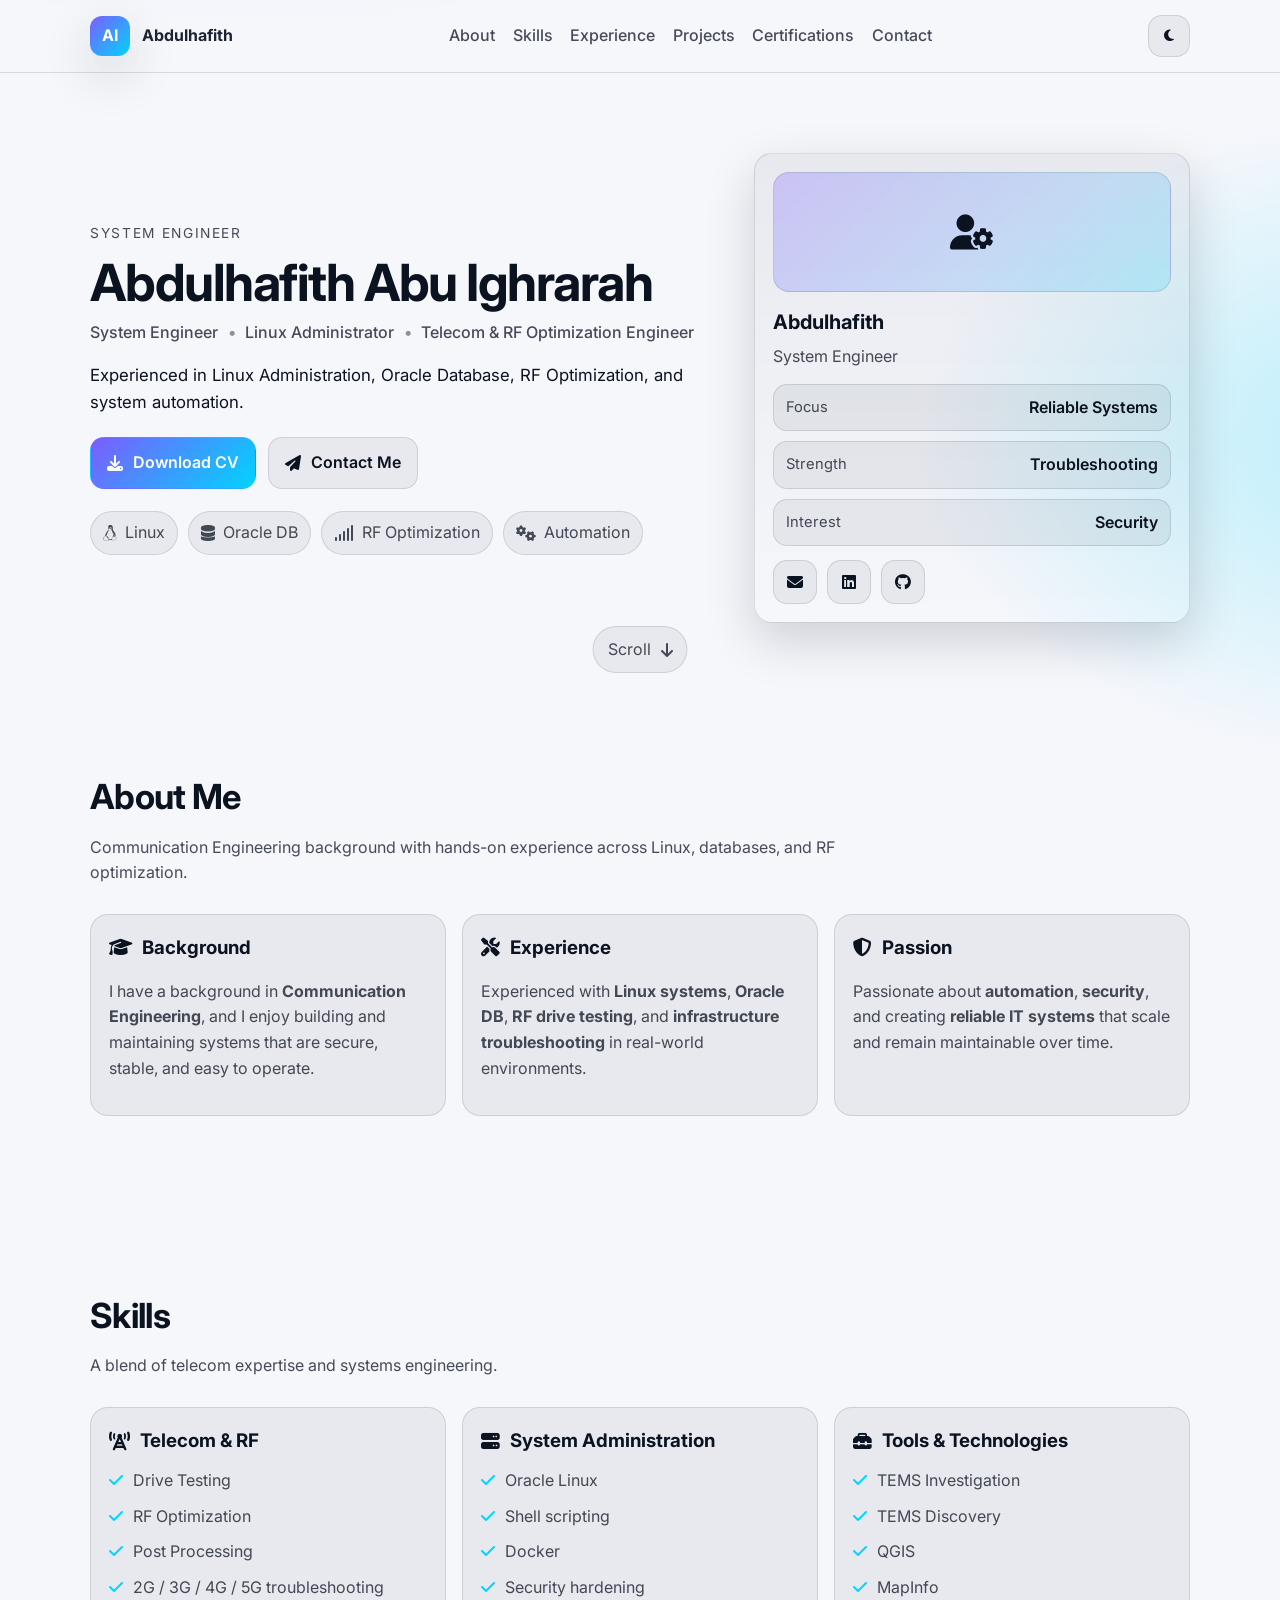
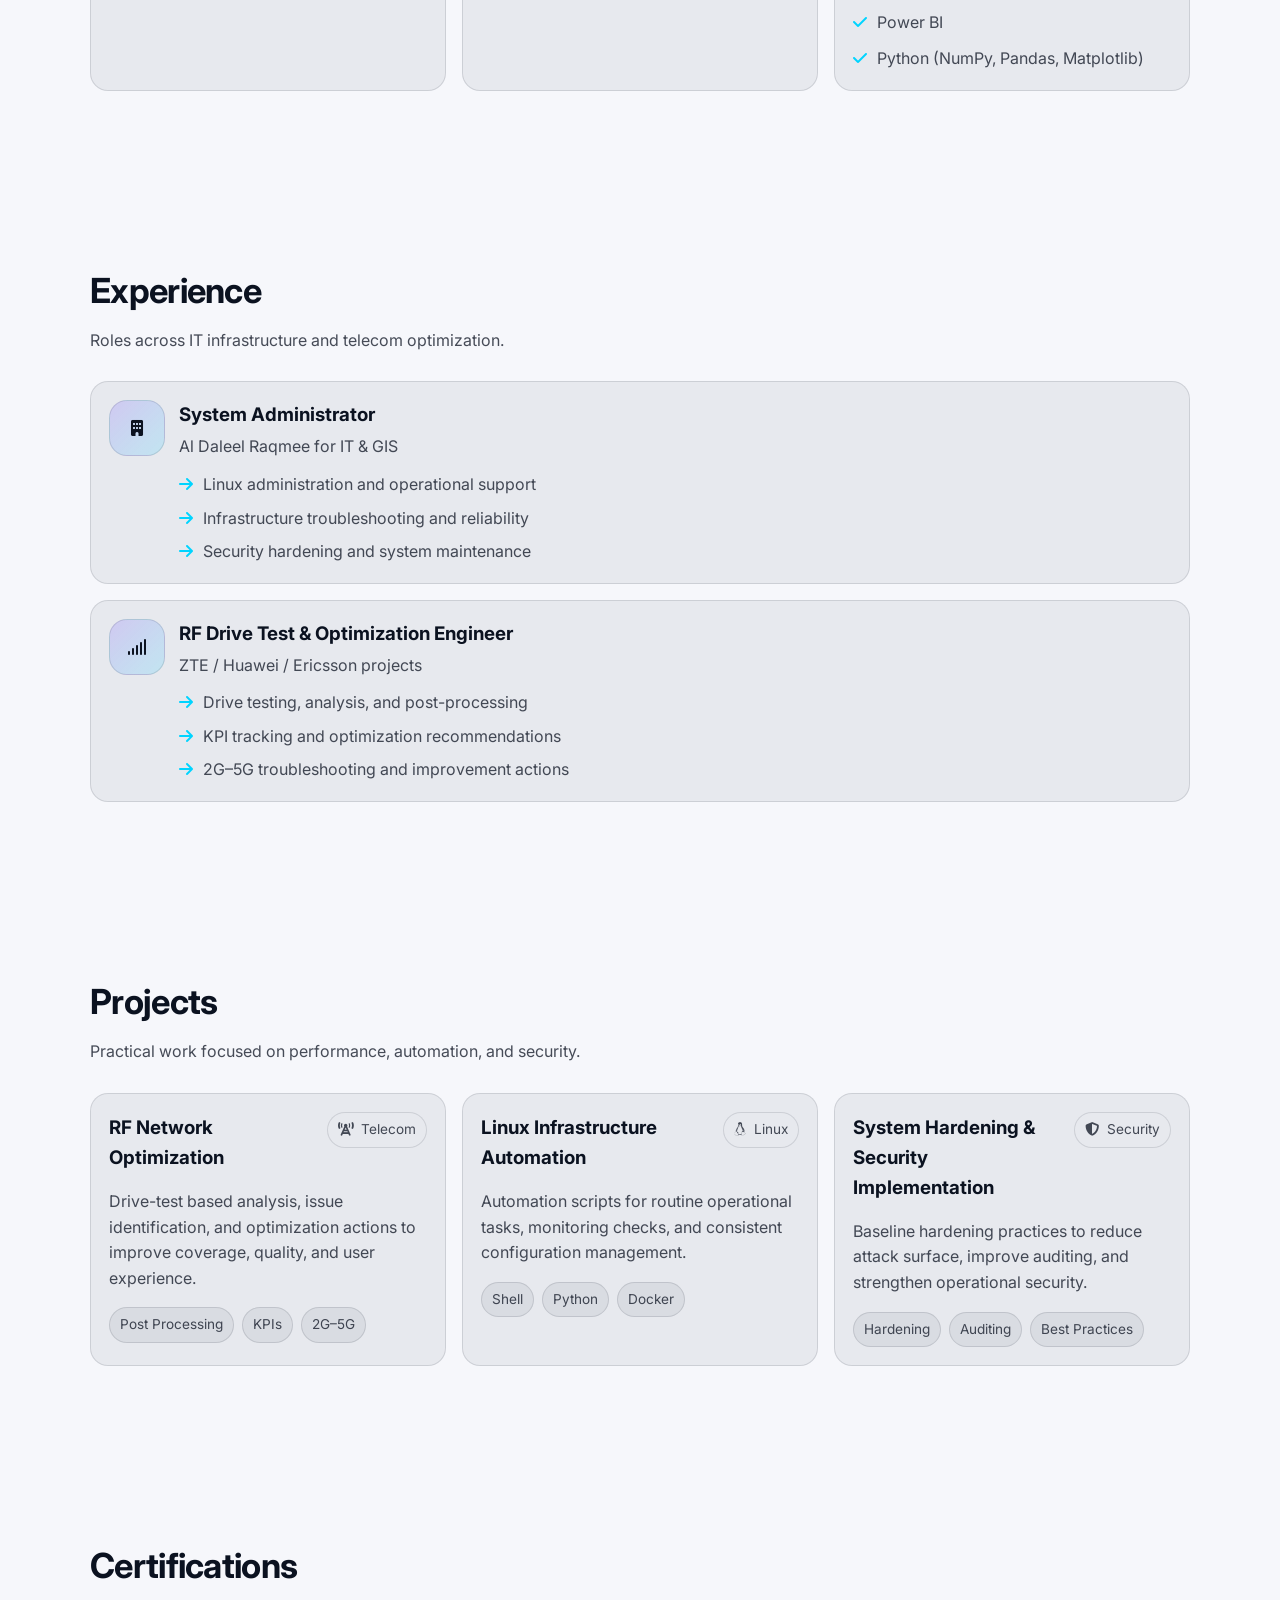
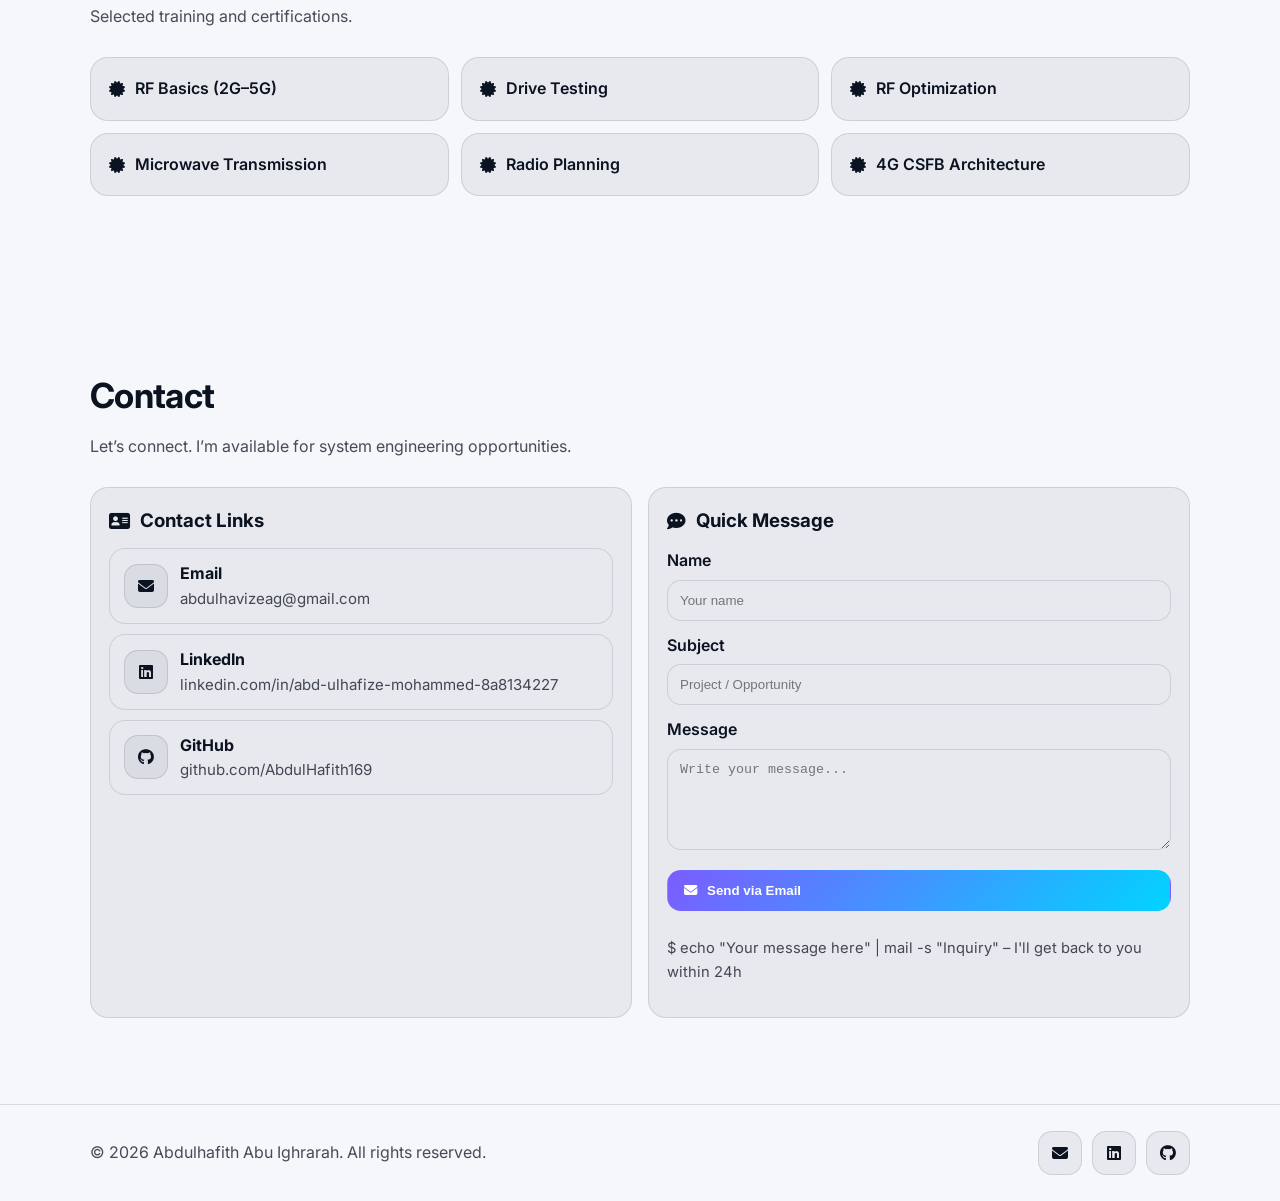
==== commit bc723077: "Update index.html $ echo "Your message here" | mail -s "Inquiry" – I'll get back to you within 24h" ====
--- a/index.html
+++ b/index.html
@@ -451,7 +451,7 @@
                 Send via Email
               </button>
 
-              <p class="muted small">This form opens your email client (no backend required).</p>
+              <p class="muted small">$ echo "Your message here" | mail -s "Inquiry" – I'll get back to you within 24h</p>
             </form>
           </div>
         </div>
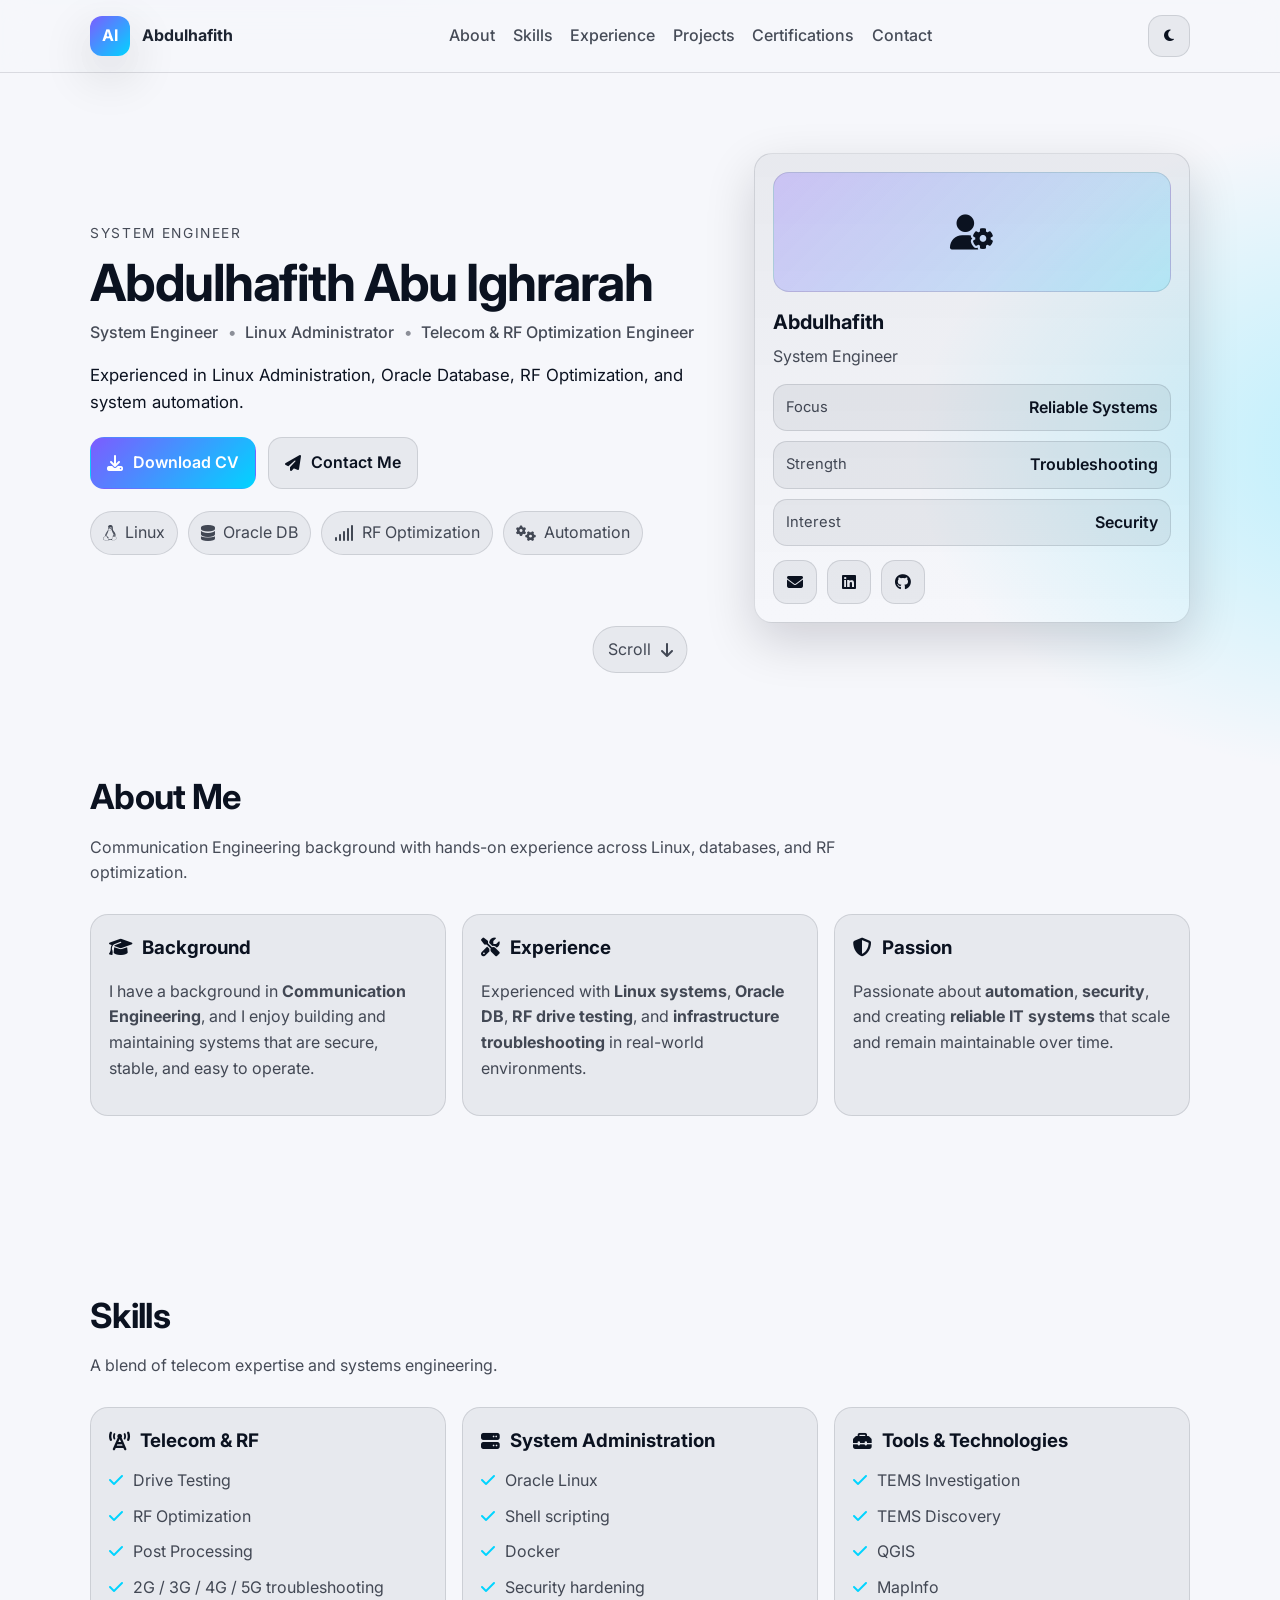
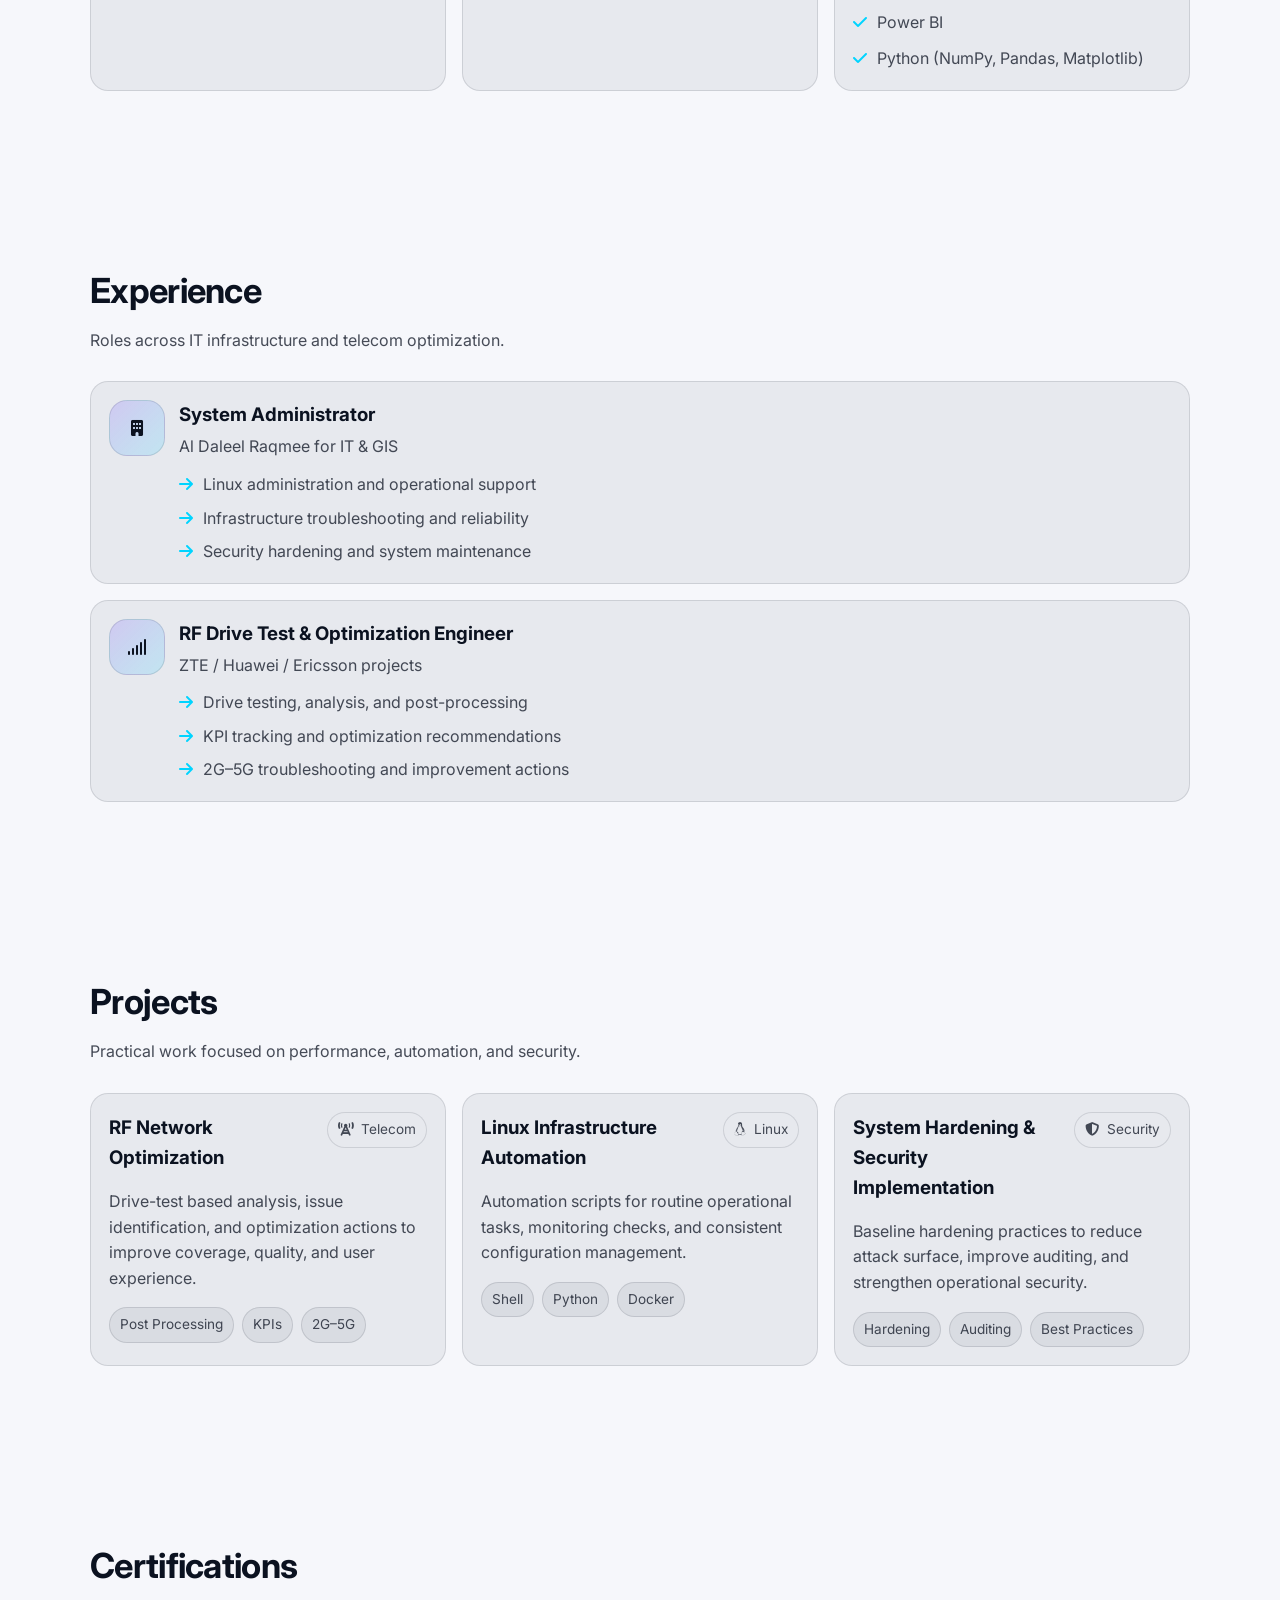
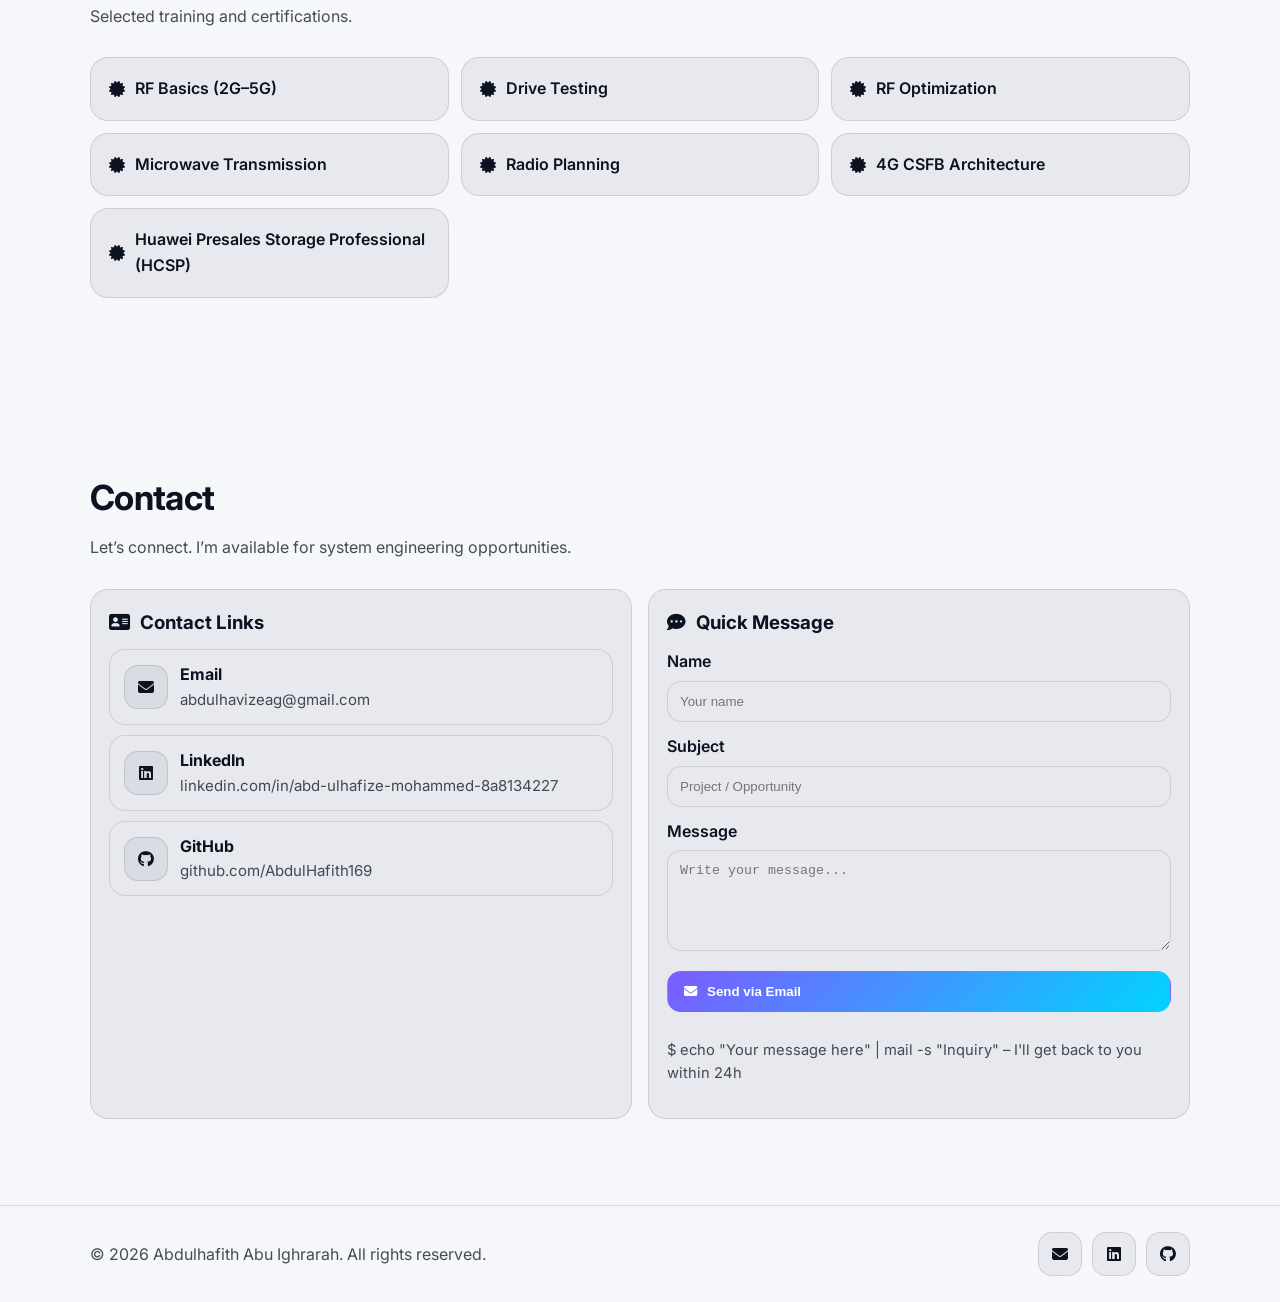
==== commit e6a43328: "Add Huawei Presales Storage Professional card adding certificate" ====
--- a/index.html
+++ b/index.html
@@ -377,6 +377,7 @@
           </div>
           <div class="card reveal"><i class="fa-solid fa-certificate" aria-hidden="true"></i> Radio Planning</div>
           <div class="card reveal"><i class="fa-solid fa-certificate" aria-hidden="true"></i> 4G CSFB Architecture</div>
+          <div class="card reveal"><i class="fa-solid fa-certificate" aria-hidden="true"></i> Huawei Presales Storage Professional (HCSP)</div>
         </div>
       </div>
     </section>
